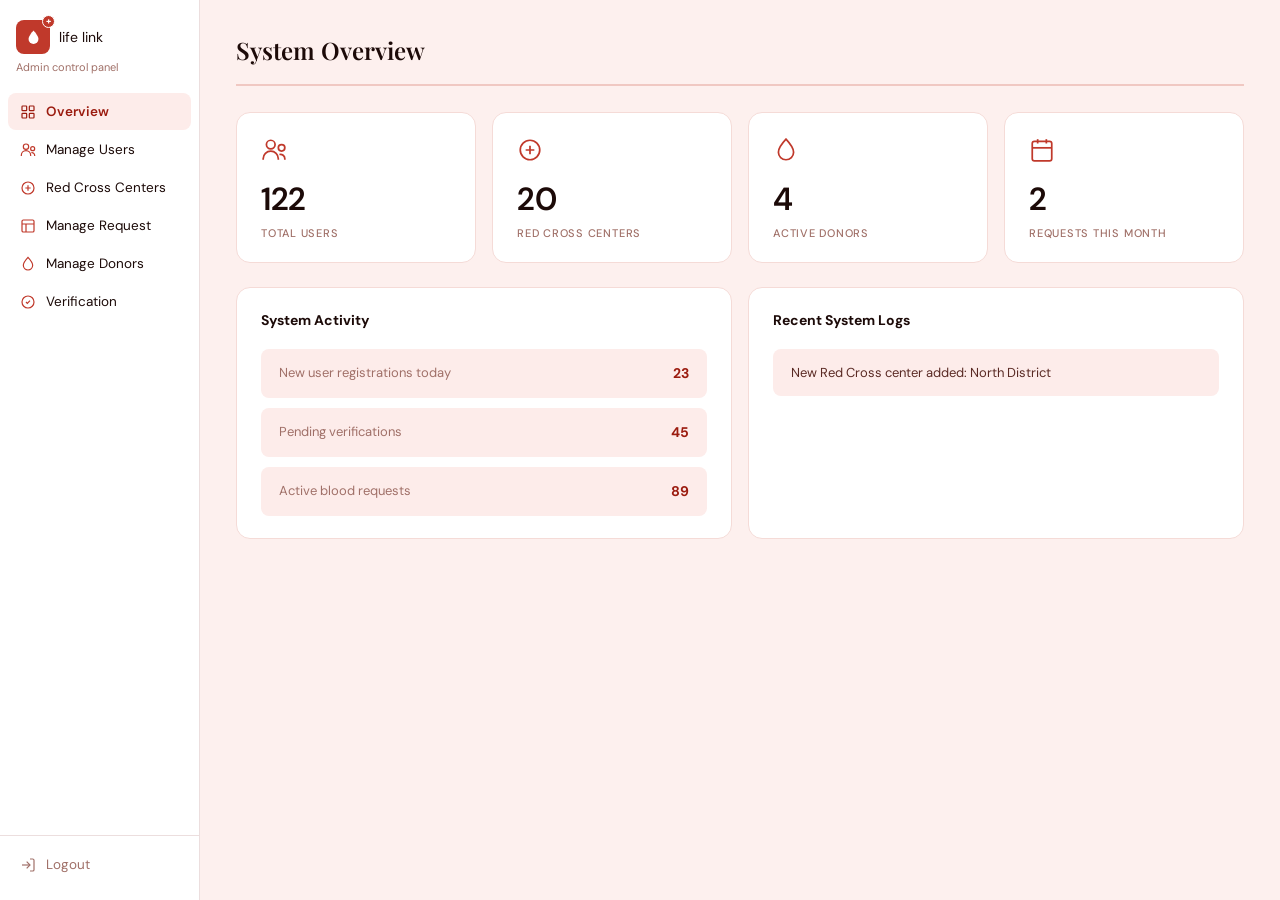
==== admin.html @ 4be1102e "css changed" ====
<!DOCTYPE html>
<html lang="en">
<head>
  <meta charset="UTF-8"/>
  <meta name="viewport" content="width=device-width, initial-scale=1.0"/>
  <title>Life Link – Admin Dashboard</title>
  <link href="https://fonts.googleapis.com/css2?family=DM+Sans:opsz,wght@9..40,300;9..40,400;9..40,500;9..40,600&family=Playfair+Display:wght@500;600&display=swap" rel="stylesheet"/>
  <link rel="stylesheet" href="admin.css"/>
</head>
<body>

<aside class="sidebar">
  <div class="logo">
    <div class="logo-icon">
      <svg class="blood-drop" viewBox="0 0 24 24"><path d="M12 2C12 2 5 9.5 5 14a7 7 0 0 0 14 0C19 9.5 12 2 12 2z"/></svg>
      <div class="plus-badge">+</div>
    </div>
    life link
  </div>
  <div class="sidebar-subtitle">Admin control panel</div>
  <nav class="nav">
    <button class="nav-item active" onclick="showPage('overview', this)">
      <svg viewBox="0 0 24 24" stroke-width="1.8"><rect x="3" y="3" width="7" height="7" rx="1"/><rect x="14" y="3" width="7" height="7" rx="1"/><rect x="3" y="14" width="7" height="7" rx="1"/><rect x="14" y="14" width="7" height="7" rx="1"/></svg>
      Overview
    </button>
    <button class="nav-item" onclick="showPage('manage-users', this)">
      <svg viewBox="0 0 24 24" stroke-width="1.8"><circle cx="9" cy="7" r="4"/><path d="M2 21v-1a7 7 0 0 1 14 0v1"/><circle cx="19" cy="10" r="3"/><path d="M22 21v-1a4 4 0 0 0-5-3.87"/></svg>
      Manage Users
    </button>
    <button class="nav-item" onclick="showPage('red-cross', this)">
      <svg viewBox="0 0 24 24" stroke-width="1.8"><circle cx="12" cy="12" r="9"/><path d="M12 8v8M8 12h8"/></svg>
      Red Cross Centers
    </button>
    <button class="nav-item" onclick="showPage('manage-request', this)">
      <svg viewBox="0 0 24 24" stroke-width="1.8"><rect x="3" y="3" width="18" height="18" rx="2"/><path d="M3 9h18M9 21V9"/></svg>
      Manage Request
    </button>
    <button class="nav-item" onclick="showPage('manage-donors', this)">
      <svg viewBox="0 0 24 24" stroke-width="1.8"><path d="M12 2C12 2 5 9.5 5 14a7 7 0 0 0 14 0C19 9.5 12 2 12 2z"/></svg>
      Manage Donors
    </button>
    <button class="nav-item" onclick="showPage('verification', this)">
      <svg viewBox="0 0 24 24" stroke-width="1.8"><circle cx="12" cy="12" r="9"/><path d="m9 12 2 2 4-4"/></svg>
      Verification
    </button>
  </nav>
  <div class="sidebar-logout">
    <a href="logout.html" class="logout-btn">
      <svg viewBox="0 0 24 24" stroke-width="1.8"><path d="M15 3h4a2 2 0 0 1 2 2v14a2 2 0 0 1-2 2h-4"/><polyline points="10 17 15 12 10 7"/><line x1="15" y1="12" x2="3" y2="12"/></svg>
      Logout
    </a>
  </div>
</aside>

<main class="main">

  <!-- OVERVIEW -->
  <section id="page-overview" class="page active">
    <h2 class="page-title">System Overview</h2>
    <div class="stat-cards">
      <div class="stat-card">
        <div class="stat-icon"><svg viewBox="0 0 24 24" stroke-width="1.8"><circle cx="9" cy="7" r="4"/><path d="M2 21v-1a7 7 0 0 1 14 0v1"/><circle cx="19" cy="10" r="3"/><path d="M22 21v-1a4 4 0 0 0-5-3.87"/></svg></div>
        <div class="stat-value">122</div><div class="stat-label">Total Users</div>
      </div>
      <div class="stat-card">
        <div class="stat-icon"><svg viewBox="0 0 24 24" stroke-width="1.8"><circle cx="12" cy="12" r="9"/><path d="M12 8v8M8 12h8"/></svg></div>
        <div class="stat-value">20</div><div class="stat-label">Red Cross Centers</div>
      </div>
      <div class="stat-card">
        <div class="stat-icon"><svg viewBox="0 0 24 24" stroke-width="1.8"><path d="M12 2C12 2 5 9.5 5 14a7 7 0 0 0 14 0C19 9.5 12 2 12 2z"/></svg></div>
        <div class="stat-value">4</div><div class="stat-label">Active Donors</div>
      </div>
      <div class="stat-card">
        <div class="stat-icon"><svg viewBox="0 0 24 24" stroke-width="1.8"><rect x="3" y="4" width="18" height="18" rx="2"/><line x1="16" y1="2" x2="16" y2="6"/><line x1="8" y1="2" x2="8" y2="6"/><line x1="3" y1="10" x2="21" y2="10"/></svg></div>
        <div class="stat-value">2</div><div class="stat-label">Requests This Month</div>
      </div>
    </div>
    <div class="overview-bottom">
      <div class="overview-card">
        <h3>System Activity</h3>
        <div class="activity-item"><span>New user registrations today</span><span class="count">23</span></div>
        <div class="activity-item"><span>Pending verifications</span><span class="count">45</span></div>
        <div class="activity-item"><span>Active blood requests</span><span class="count">89</span></div>
      </div>
      <div class="overview-card">
        <h3>Recent System Logs</h3>
        <div class="log-item">New Red Cross center added: North District</div>
      </div>
    </div>
  </section>

  <!-- MANAGE USERS -->
  <section id="page-manage-users" class="page">
    <h2 class="page-title">Manage Users</h2>
    <div class="table-card">
      <table id="users-table">
        <thead><tr><th>Name</th><th>Email</th><th>Role</th><th>Status</th><th>Joined</th><th>Actions</th></tr></thead>
        <tbody>
          <tr data-id="u1">
            <td>John Doe</td><td>johnd@gmail.com</td><td>Users</td>
            <td><span class="badge badge-active">Active</span></td><td>2026-01-15</td>
            <td>
              <button class="action-btn" onclick="openEdit('users','u1',this)"><svg viewBox="0 0 24 24"><path d="M11 4H4a2 2 0 0 0-2 2v14a2 2 0 0 0 2 2h14a2 2 0 0 0 2-2v-7"/><path d="M18.5 2.5a2.121 2.121 0 0 1 3 3L12 15l-4 1 1-4 9.5-9.5z"/></svg> Edit</button>
              <button class="action-btn" onclick="openDelete('u1','users-table')"><svg viewBox="0 0 24 24"><polyline points="3 6 5 6 21 6"/><path d="M19 6l-1 14a2 2 0 0 1-2 2H8a2 2 0 0 1-2-2L5 6"/></svg> Delete</button>
            </td>
          </tr>
          <tr data-id="u2">
            <td>Jane Smith</td><td>janes@gmail.com</td><td>Users</td>
            <td><span class="badge badge-inactive">Inactive</span></td><td>2026-01-15</td>
            <td>
              <button class="action-btn" onclick="openEdit('users','u2',this)"><svg viewBox="0 0 24 24"><path d="M11 4H4a2 2 0 0 0-2 2v14a2 2 0 0 0 2 2h14a2 2 0 0 0 2-2v-7"/><path d="M18.5 2.5a2.121 2.121 0 0 1 3 3L12 15l-4 1 1-4 9.5-9.5z"/></svg> Edit</button>
              <button class="action-btn" onclick="openDelete('u2','users-table')"><svg viewBox="0 0 24 24"><polyline points="3 6 5 6 21 6"/><path d="M19 6l-1 14a2 2 0 0 1-2 2H8a2 2 0 0 1-2-2L5 6"/></svg> Delete</button>
            </td>
          </tr>
        </tbody>
      </table>
    </div>
  </section>

  <!-- RED CROSS CENTERS -->
  <section id="page-red-cross" class="page">
    <h2 class="page-title">Red Cross Centers</h2>
    <div class="table-card">
      <table id="redcross-table">
        <thead><tr><th>Center Name</th><th>Location</th><th>Contact</th><th>Status</th><th>Actions</th></tr></thead>
        <tbody>
          <tr data-id="rc1">
            <td>Central Red Cross Center</td><td>Bhaktapur</td><td>9987668450</td>
            <td><span class="badge badge-active">Active</span></td>
            <td>
              <button class="action-btn" onclick="openEdit('redcross','rc1',this)"><svg viewBox="0 0 24 24"><path d="M11 4H4a2 2 0 0 0-2 2v14a2 2 0 0 0 2 2h14a2 2 0 0 0 2-2v-7"/><path d="M18.5 2.5a2.121 2.121 0 0 1 3 3L12 15l-4 1 1-4 9.5-9.5z"/></svg> Edit</button>
              <button class="action-btn" onclick="openDelete('rc1','redcross-table')"><svg viewBox="0 0 24 24"><polyline points="3 6 5 6 21 6"/><path d="M19 6l-1 14a2 2 0 0 1-2 2H8a2 2 0 0 1-2-2L5 6"/></svg> Delete</button>
            </td>
          </tr>
        </tbody>
      </table>
    </div>
  </section>

  <!-- MANAGE REQUEST -->
  <section id="page-manage-request" class="page">
    <h2 class="page-title">Manage Request</h2>
    <div class="table-card">
      <table id="request-table">
        <thead><tr><th>Patient</th><th>Blood Group</th><th>Units</th><th>Status</th><th>Date</th><th>Actions</th></tr></thead>
        <tbody>
          <tr data-id="r1">
            <td>Emma Davis</td><td>A+</td><td>1</td>
            <td><span class="badge badge-active">Approved</span></td><td>2026-04-02</td>
            <td>
              <button class="action-btn" onclick="openEdit('request','r1',this)"><svg viewBox="0 0 24 24"><path d="M11 4H4a2 2 0 0 0-2 2v14a2 2 0 0 0 2 2h14a2 2 0 0 0 2-2v-7"/><path d="M18.5 2.5a2.121 2.121 0 0 1 3 3L12 15l-4 1 1-4 9.5-9.5z"/></svg> Edit</button>
              <button class="action-btn" onclick="openDelete('r1','request-table')"><svg viewBox="0 0 24 24"><polyline points="3 6 5 6 21 6"/><path d="M19 6l-1 14a2 2 0 0 1-2 2H8a2 2 0 0 1-2-2L5 6"/></svg> Delete</button>
            </td>
          </tr>
          <tr data-id="r2">
            <td>Emma Davis</td><td>A+</td><td>1</td>
            <td><span class="badge badge-pending">Pending</span></td><td>2026-04-02</td>
            <td>
              <button class="action-btn" onclick="openEdit('request','r2',this)"><svg viewBox="0 0 24 24"><path d="M11 4H4a2 2 0 0 0-2 2v14a2 2 0 0 0 2 2h14a2 2 0 0 0 2-2v-7"/><path d="M18.5 2.5a2.121 2.121 0 0 1 3 3L12 15l-4 1 1-4 9.5-9.5z"/></svg> Edit</button>
              <button class="action-btn" onclick="openDelete('r2','request-table')"><svg viewBox="0 0 24 24"><polyline points="3 6 5 6 21 6"/><path d="M19 6l-1 14a2 2 0 0 1-2 2H8a2 2 0 0 1-2-2L5 6"/></svg> Delete</button>
            </td>
          </tr>
        </tbody>
      </table>
    </div>
  </section>

  <!-- MANAGE DONORS -->
  <section id="page-manage-donors" class="page">
    <h2 class="page-title">Manage Donors</h2>
    <div class="table-card">
      <table id="donors-table">
        <thead><tr><th>Name</th><th>Blood Group</th><th>Total Donation</th><th>Status</th><th>Last Donation</th><th>Actions</th></tr></thead>
        <tbody>
          <tr data-id="d1">
            <td>John Doe</td><td>B+</td><td>8</td>
            <td><span class="badge badge-active">Active</span></td><td>2026-01-15</td>
            <td>
              <button class="action-btn" onclick="openEdit('donors','d1',this)"><svg viewBox="0 0 24 24"><path d="M11 4H4a2 2 0 0 0-2 2v14a2 2 0 0 0 2 2h14a2 2 0 0 0 2-2v-7"/><path d="M18.5 2.5a2.121 2.121 0 0 1 3 3L12 15l-4 1 1-4 9.5-9.5z"/></svg> Edit</button>
              <button class="action-btn" onclick="openDelete('d1','donors-table')"><svg viewBox="0 0 24 24"><polyline points="3 6 5 6 21 6"/><path d="M19 6l-1 14a2 2 0 0 1-2 2H8a2 2 0 0 1-2-2L5 6"/></svg> Delete</button>
            </td>
          </tr>
          <tr data-id="d2">
            <td>Jane Smith</td><td>A+</td><td>4</td>
            <td><span class="badge badge-inactive">Inactive</span></td><td>2026-01-15</td>
            <td>
              <button class="action-btn" onclick="openEdit('donors','d2',this)"><svg viewBox="0 0 24 24"><path d="M11 4H4a2 2 0 0 0-2 2v14a2 2 0 0 0 2 2h14a2 2 0 0 0 2-2v-7"/><path d="M18.5 2.5a2.121 2.121 0 0 1 3 3L12 15l-4 1 1-4 9.5-9.5z"/></svg> Edit</button>
              <button class="action-btn" onclick="openDelete('d2','donors-table')"><svg viewBox="0 0 24 24"><polyline points="3 6 5 6 21 6"/><path d="M19 6l-1 14a2 2 0 0 1-2 2H8a2 2 0 0 1-2-2L5 6"/></svg> Delete</button>
            </td>
          </tr>
        </tbody>
      </table>
    </div>
  </section>

  <!-- VERIFICATION -->
  <section id="page-verification" class="page">
    <h2 class="page-title">Verification</h2>
    <div class="table-card">
      <table id="verification-table">
        <thead><tr><th>Name</th><th>Type</th><th>Status</th><th>Submitted</th><th>Actions</th></tr></thead>
        <tbody>
          <tr data-id="v1">
            <td>John Doe</td><td>ID Verification</td>
            <td><span class="badge badge-pending">Pending</span></td><td>2026-01-15</td>
            <td>
              <button class="btn-pill btn-pill-accept" onclick="verifyAction('v1','Approved')">Accept</button>
              <button class="btn-pill btn-pill-reject" onclick="verifyAction('v1','Rejected')">Reject</button>
            </td>
          </tr>
          <tr data-id="v2">
            <td>Jane Smith</td><td>Donor Certificate</td>
            <td><span class="badge badge-active">Approved</span></td><td>2026-01-15</td>
            <td>
              <button class="btn-pill btn-pill-accept" onclick="verifyAction('v2','Approved')">Accept</button>
              <button class="btn-pill btn-pill-reject" onclick="verifyAction('v2','Rejected')">Reject</button>
            </td>
          </tr>
        </tbody>
      </table>
    </div>
  </section>

</main>

<!-- EDIT MODAL -->
<div class="modal-overlay" id="edit-modal">
  <div class="modal"><div class="modal-top">
    <div class="modal-icon-wrap"><svg fill="none" stroke="currentColor" stroke-width="2" viewBox="0 0 24 24"><path d="M11 4H4a2 2 0 0 0-2 2v14a2 2 0 0 0 2 2h14a2 2 0 0 0 2-2v-7"/><path d="M18.5 2.5a2.121 2.121 0 0 1 3 3L12 15l-4 1 1-4 9.5-9.5z"/></svg></div>
    <div class="modal-title-block"><div class="modal-title" id="modal-title">Edit Record</div><div class="modal-subtitle">Update the details below</div></div>
    <button class="modal-close" onclick="closeModal('edit-modal')">✕</button>
  </div>
  <div class="modal-body"><div id="modal-fields"></div></div>
  <div class="modal-footer"><button class="foot-btn foot-cancel" onclick="closeModal('edit-modal')">Cancel</button><button class="foot-btn foot-save" onclick="saveEdit()">Save Changes</button></div>
  </div>
</div>

<!-- DELETE MODAL -->
<div class="modal-overlay" id="delete-modal">
  <div class="modal" style="width:360px"><div class="modal-top" style="border-bottom:none;padding-bottom:0"><div style="flex:1"></div><button class="modal-close" onclick="closeModal('delete-modal')">✕</button></div>
  <div class="confirm-body"><div class="confirm-ring"><svg viewBox="0 0 24 24"><polyline points="3 6 5 6 21 6"/><path d="M19 6l-1 14a2 2 0 0 1-2 2H8a2 2 0 0 1-2-2L5 6"/></svg></div>
  <div class="confirm-h">Delete this record?</div><div class="confirm-p">This action is permanent and cannot be undone.</div></div>
  <div class="confirm-footer"><button class="foot-btn foot-cancel" onclick="closeModal('delete-modal')">Cancel</button><button class="foot-btn foot-danger" onclick="confirmDelete()">Yes, Delete</button></div>
  </div>
</div>

<div class="toast" id="toast"></div>
<script src="admin.js"></script>
</body>
</html>
---- admin.css ----
/* ============================================================
   Life Link – Admin Dashboard  |  admin-styles.css
   WHITE sidebar, light pink body — matches Image 1
   ============================================================ */

@import url('https://fonts.googleapis.com/css2?family=DM+Sans:wght@400;500;600;700&family=Playfair+Display:wght@600;700&display=swap');

*, *::before, *::after { box-sizing: border-box; margin: 0; padding: 0; }

:root {
  --crimson:       #9B1B0F;
  --crimson-dark:  #7a1208;
  --crimson-mid:   #C0392B;
  --red-bright:    #E04535;
  --red-soft:      #fdecea;
  --blush:         #fce8e6;

  /* SIDEBAR — pure white */
  --sidebar-bg:    #ffffff;
  --sidebar-border:#ecdede;

  /* Main content — very light pinkish white */
  --body-bg:       #fdf0ee;

  --card-bg:       #ffffff;
  --table-head:    #fdecea;

  --text-dark:     #1c0a08;
  --text-mid:      #5a2a24;
  --text-muted:    #a07068;

  --border:        #f0c8c2;
  --border-soft:   #f5dbd7;

  --white:         #ffffff;
  --radius:        8px;
  --radius-lg:     14px;
  --sidebar-w:     200px;
}

body {
  font-family: 'DM Sans', sans-serif;
  background: var(--body-bg);
  color: var(--text-dark);
  display: flex;
  min-height: 100vh;
  font-size: 14px;
  line-height: 1.5;
}

/* ══════════════════════════════
   SIDEBAR — WHITE BACKGROUND
   ══════════════════════════════ */
.sidebar {
  width: var(--sidebar-w);
  min-width: var(--sidebar-w);
  height: 100vh;
  position: sticky;
  top: 0;
  background: var(--sidebar-bg);
  border-right: 1px solid var(--sidebar-border);
  display: flex;
  flex-direction: column;
  overflow-y: auto;
  flex-shrink: 0;
}

/* Logo row */
.logo {
  display: flex;
  align-items: center;
  gap: 9px;
  padding: 20px 16px 4px;
  text-decoration: none;
}

.logo-icon {
  width: 34px;
  height: 34px;
  background: var(--crimson-mid);
  border-radius: 8px;
  display: flex;
  align-items: center;
  justify-content: center;
  flex-shrink: 0;
  position: relative;
}

.logo-icon .blood-drop {
  width: 17px;
  height: 17px;
  fill: #ffffff;
}

.logo-icon .plus-badge {
  position: absolute;
  top: -5px;
  right: -5px;
  width: 13px;
  height: 13px;
  background: var(--crimson-mid);
  border-radius: 50%;
  display: flex;
  align-items: center;
  justify-content: center;
  font-size: 9px;
  font-weight: 900;
  color: #fff;
  line-height: 1;
  border: 1.5px solid #fff;
}

.logo-text {
  font-family: 'DM Sans', sans-serif;
  font-size: 17px;
  font-weight: 700;
  color: var(--text-dark);
}

/* Subtitle */
.sidebar-subtitle {
  font-size: 11px;
  color: var(--text-muted);
  padding: 2px 16px 14px;
  line-height: 1.4;
}

/* Nav */
.nav {
  display: flex;
  flex-direction: column;
  gap: 1px;
  padding: 4px 8px;
  flex: 1;
}

.nav-item {
  display: flex;
  align-items: center;
  gap: 10px;
  padding: 10px 12px;
  border-radius: var(--radius);
  color: var(--text-dark);
  font-size: 13.5px;
  cursor: pointer;
  text-decoration: none;
  transition: background 0.15s, color 0.15s;
  border: none;
  background: transparent;
  font-family: inherit;
  width: 100%;
  text-align: left;
}

.nav-item svg {
  width: 16px;
  height: 16px;
  flex-shrink: 0;
  stroke: var(--crimson-mid);
  fill: none;
  stroke-width: 1.8;
}

.nav-item:hover {
  background: var(--red-soft);
  color: var(--crimson);
}
.nav-item:hover svg { stroke: var(--crimson); }

.nav-item.active {
  background: var(--red-soft);
  color: var(--crimson);
  font-weight: 600;
}
.nav-item.active svg { stroke: var(--crimson); }

/* Logout */
.sidebar-logout {
  padding: 0 8px 16px;
  border-top: 1px solid var(--sidebar-border);
  padding-top: 10px;
  margin-top: 4px;
}

.logout-btn {
  display: flex;
  align-items: center;
  gap: 10px;
  padding: 9px 12px;
  border-radius: var(--radius);
  color: var(--text-muted);
  font-size: 13.5px;
  text-decoration: none;
  transition: all 0.15s;
  background: transparent;
  border: none;
  cursor: pointer;
  font-family: inherit;
  width: 100%;
  text-align: left;
}

.logout-btn svg {
  width: 16px;
  height: 16px;
  stroke: var(--text-muted);
  fill: none;
}

.logout-btn:hover { color: var(--crimson); background: var(--red-soft); }
.logout-btn:hover svg { stroke: var(--crimson); }

/* ══════════════════════════════
   MAIN
   ══════════════════════════════ */
.main {
  flex: 1;
  padding: 32px 36px;
  overflow-y: auto;
  min-width: 0;
}

.page { display: none; }
.page.active { display: block; }

.page-title {
  font-family: 'Playfair Display', serif;
  font-size: 24px;
  font-weight: 600;
  color: var(--text-dark);
  margin-bottom: 26px;
  padding-bottom: 16px;
  border-bottom: 2px solid var(--border);
}

/* ── Stat Cards ── */
.stat-cards {
  display: grid;
  grid-template-columns: repeat(4, 1fr);
  gap: 16px;
  margin-bottom: 24px;
}

.stat-card {
  background: var(--card-bg);
  border-radius: var(--radius-lg);
  border: 1px solid var(--border-soft);
  padding: 24px 24px 20px;
  display: flex;
  flex-direction: column;
  gap: 10px;
  transition: box-shadow 0.2s, border-color 0.2s;
  cursor: default;
}

.stat-card:hover {
  border-color: var(--crimson-mid);
  box-shadow: 0 4px 20px rgba(155,27,15,0.08);
}

.stat-card .stat-icon { margin-bottom: 4px; }
.stat-card .stat-icon svg {
  width: 26px; height: 26px;
  stroke: var(--crimson-mid); fill: none; stroke-width: 1.6;
}

.stat-value { font-size: 32px; font-weight: 600; line-height: 1; color: var(--text-dark); letter-spacing: -0.5px; }
.stat-label { font-size: 11px; text-transform: uppercase; letter-spacing: 0.07em; color: var(--text-muted); font-weight: 500; }

/* ── Overview Bottom ── */
.overview-bottom { display: grid; grid-template-columns: 1fr 1fr; gap: 16px; }

.overview-card {
  background: var(--card-bg);
  border-radius: var(--radius-lg);
  border: 1px solid var(--border-soft);
  padding: 22px 24px;
}

.overview-card h3 { font-size: 14px; font-weight: 700; color: var(--text-dark); margin-bottom: 18px; }

.activity-item {
  background: var(--red-soft); border-radius: var(--radius);
  padding: 14px 18px; display: flex; justify-content: space-between; align-items: center;
  margin-bottom: 10px; font-size: 13px; color: var(--text-muted); transition: background 0.15s;
}
.activity-item:last-child { margin-bottom: 0; }
.activity-item:hover { background: var(--blush); color: var(--crimson); }
.activity-item .count { color: var(--crimson); font-weight: 700; font-size: 14px; }

.log-item {
  background: var(--red-soft); border-radius: var(--radius);
  padding: 14px 18px; font-size: 13px; color: var(--text-mid);
  margin-bottom: 10px; transition: background 0.15s;
}
.log-item:last-child { margin-bottom: 0; }
.log-item:hover { background: var(--blush); }

/* ── Table Card ── */
.table-card { background: var(--card-bg); border-radius: var(--radius-lg); overflow: hidden; border: 1px solid var(--border-soft); }
table { width: 100%; border-collapse: collapse; }
th { font-size: 10.5px; font-weight: 600; color: var(--crimson); text-transform: uppercase; letter-spacing: 0.07em; padding: 12px 18px; background: var(--table-head); border-bottom: 1px solid var(--border); text-align: left; white-space: nowrap; }
td { padding: 13px 18px; border-bottom: 1px solid #fce8e5; font-size: 13.5px; color: var(--text-dark); vertical-align: middle; }
tr:last-child td { border-bottom: none; }
tr:hover td { background: #fffaf9; }

/* ── Badges ── */
.badge { display: inline-block; font-size: 11px; font-weight: 600; padding: 3px 10px; border-radius: 99px; }
.badge-active, .badge-approved { background: #d1fae5; color: #065f46; }
.badge-inactive, .badge-rejected { background: #fee2e2; color: #991b1b; }
.badge-pending { background: #fef3c7; color: #92400e; }

/* ── Action Buttons ── */
.action-btn {
  display: inline-flex; align-items: center; gap: 5px; font-size: 12px; font-weight: 500;
  padding: 5px 12px; border-radius: 6px; border: 1px solid var(--border); background: var(--white);
  cursor: pointer; transition: all 0.15s; color: var(--text-muted); margin-right: 4px; font-family: inherit;
}
.action-btn svg { width: 12px; height: 12px; stroke: currentColor; fill: none; stroke-width: 2; }
.action-btn:hover { background: var(--blush); border-color: var(--crimson-mid); color: var(--crimson); }

.btn-pill { display: inline-flex; align-items: center; padding: 5px 14px; border-radius: 20px; border: none; cursor: pointer; font-size: 12px; font-weight: 600; transition: all 0.15s; font-family: inherit; }
.btn-pill-accept { background: #d1fae5; color: #065f46; }
.btn-pill-reject { background: #fee2e2; color: #991b1b; }
.btn-pill-accept:hover { background: var(--blush); color: var(--crimson); }
.btn-pill-reject:hover { background: var(--blush); color: var(--crimson); }

/* ── Modals ── */
.modal-overlay { position: fixed; inset: 0; background: rgba(50,5,0,0.35); display: none; align-items: center; justify-content: center; z-index: 200; }
.modal-overlay.open { display: flex; }
.modal { background: #fff; border-radius: var(--radius-lg); box-shadow: 0 24px 64px rgba(100,10,0,0.18); width: 460px; max-width: 96vw; overflow: hidden; }
.modal-top { display: flex; align-items: center; gap: 14px; padding: 18px 20px; border-bottom: 1px solid var(--border-soft); }
.modal-icon-wrap { width: 36px; height: 36px; border-radius: 8px; flex-shrink: 0; display: flex; align-items: center; justify-content: center; background: var(--blush); }
.modal-icon-wrap svg { width: 18px; height: 18px; stroke: var(--crimson); fill: none; }
.modal-title-block { flex: 1; }
.modal-title    { font-size: 15px; font-weight: 600; color: var(--text-dark); }
.modal-subtitle { font-size: 12px; color: var(--text-muted); }
.modal-close { background: none; border: none; font-size: 16px; cursor: pointer; color: var(--text-muted); padding: 4px; border-radius: 4px; margin-left: auto; transition: background 0.15s, color 0.15s; }
.modal-close:hover { background: var(--blush); color: var(--crimson); }
.modal-body { padding: 18px 20px; display: flex; flex-direction: column; gap: 14px; }
.form-group  { display: flex; flex-direction: column; gap: 5px; }
.form-label  { font-size: 12px; font-weight: 500; color: var(--text-mid); }
.form-input, .form-select { padding: 9px 12px; border: 1px solid var(--border); border-radius: var(--radius); font-size: 13.5px; color: var(--text-dark); background: #fff8f7; outline: none; font-family: inherit; transition: border-color 0.15s; width: 100%; }
.form-input:focus, .form-select:focus { border-color: var(--crimson-mid); }
.modal-footer { display: flex; gap: 8px; justify-content: flex-end; padding: 14px 20px; border-top: 1px solid var(--border-soft); }
.foot-btn { padding: 8px 18px; border-radius: var(--radius); font-size: 13.5px; font-weight: 500; cursor: pointer; transition: all 0.15s; border: 1px solid transparent; font-family: inherit; }
.foot-cancel { background: #fff; border-color: var(--border); color: var(--text-muted); }
.foot-cancel:hover { background: var(--body-bg); }
.foot-save   { background: var(--crimson-mid); color: #fff; }
.foot-save:hover { background: var(--crimson); }
.foot-danger { background: #dc2626; color: #fff; }
.foot-danger:hover { background: #b91c1c; }
.confirm-body { padding: 28px 24px 12px; text-align: center; }
.confirm-ring { width: 58px; height: 58px; border-radius: 50%; background: #fee2e2; display: flex; align-items: center; justify-content: center; margin: 0 auto 14px; }
.confirm-ring svg { width: 26px; height: 26px; stroke: #dc2626; fill: none; }
.confirm-h { font-size: 16px; font-weight: 600; margin-bottom: 6px; color: var(--text-dark); }
.confirm-p { font-size: 13px; color: var(--text-muted); line-height: 1.5; }
.confirm-footer { display: flex; gap: 8px; justify-content: flex-end; padding: 14px 20px; }

/* ── Toolbar ── */
.toolbar { display: flex; align-items: center; gap: 10px; margin-bottom: 16px; flex-wrap: wrap; }
.search-wrap { position: relative; flex: 1; min-width: 180px; }
.search-wrap svg { position: absolute; left: 10px; top: 50%; transform: translateY(-50%); width: 14px; height: 14px; stroke: var(--text-muted); fill: none; pointer-events: none; }
.search-input { width: 100%; padding: 8px 12px 8px 32px; border: 1px solid var(--border); border-radius: var(--radius); font-size: 13px; color: var(--text-dark); background: var(--card-bg); outline: none; font-family: inherit; transition: border-color 0.15s; }
.search-input:focus { border-color: var(--crimson-mid); }
.filter-select { padding: 8px 12px; border: 1px solid var(--border); border-radius: var(--radius); font-size: 13px; color: var(--text-dark); background: var(--card-bg); outline: none; font-family: inherit; cursor: pointer; }
.btn-primary { display: inline-flex; align-items: center; gap: 6px; padding: 8px 16px; border-radius: var(--radius); background: var(--crimson-mid); color: #fff; font-size: 13px; font-weight: 500; border: none; cursor: pointer; transition: background 0.15s; font-family: inherit; }
.btn-primary svg { width: 14px; height: 14px; stroke: currentColor; fill: none; }
.btn-primary:hover { background: var(--crimson); }

/* ── Toast ── */
.toast { position: fixed; bottom: 28px; right: 28px; background: var(--crimson-dark); color: #fff; padding: 10px 18px; border-radius: 8px; font-size: 13px; opacity: 0; transform: translateY(8px); transition: all 0.25s; pointer-events: none; z-index: 300; }
.toast.show { opacity: 1; transform: translateY(0); }
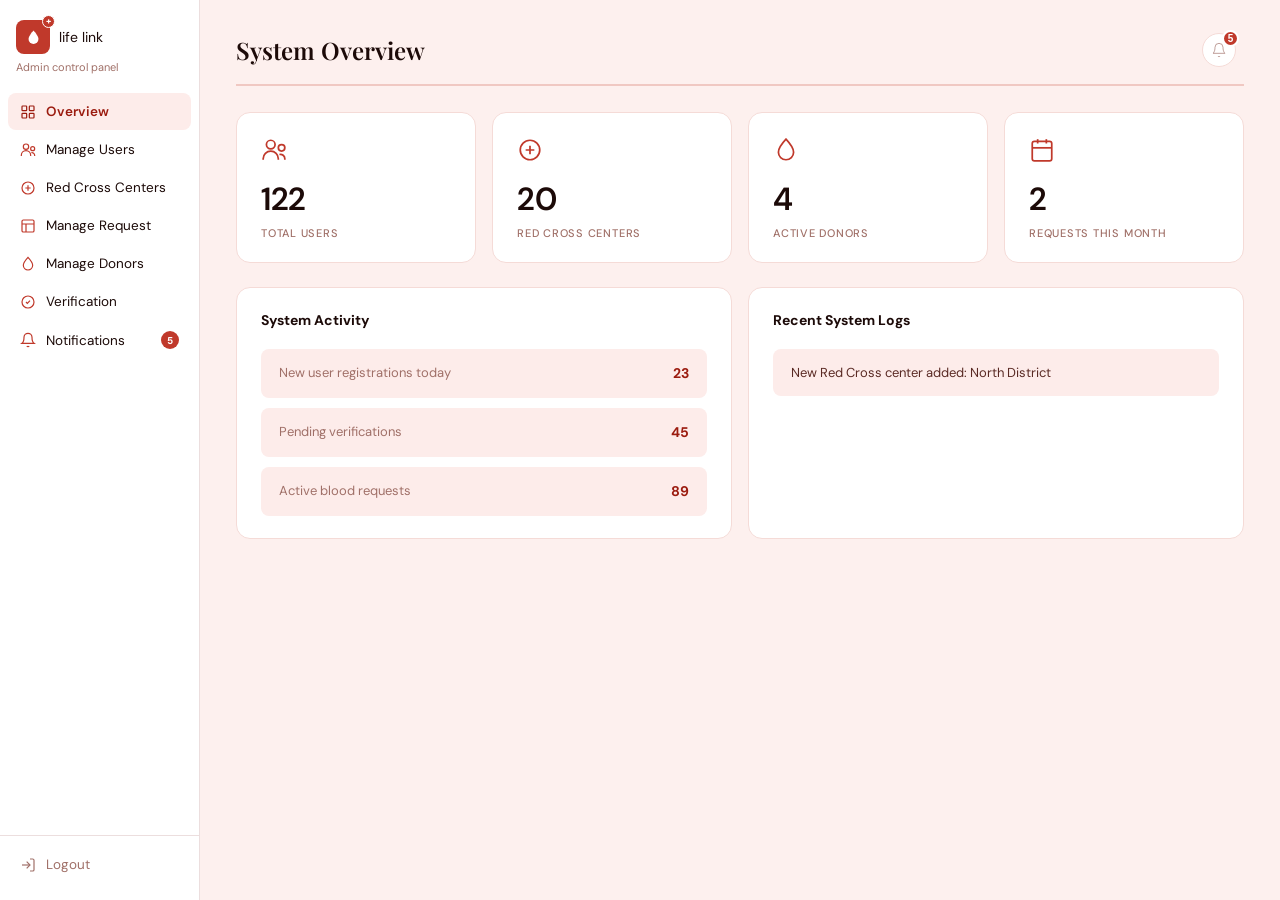
==== commit 7b956ef6: "Initial commit" ====
--- a/admin.html
+++ b/admin.html
@@ -6,6 +6,234 @@
   <title>Life Link – Admin Dashboard</title>
   <link href="https://fonts.googleapis.com/css2?family=DM+Sans:opsz,wght@9..40,300;9..40,400;9..40,500;9..40,600&family=Playfair+Display:wght@500;600&display=swap" rel="stylesheet"/>
   <link rel="stylesheet" href="admin.css"/>
+  <style>
+    /* ── Notification Bell ── */
+    .notif-bell-wrap {
+      position: relative;
+      margin-left: auto;
+      margin-right: 8px;
+    }
+    .notif-bell-btn {
+      width: 34px; height: 34px;
+      border-radius: 50%;
+      border: 1px solid var(--border-soft);
+      background: var(--white);
+      display: flex; align-items: center; justify-content: center;
+      cursor: pointer;
+      transition: all 0.15s;
+      position: relative;
+    }
+    .notif-bell-btn svg { width: 16px; height: 16px; stroke: var(--text-muted); fill: none; }
+    .notif-bell-btn:hover { background: var(--blush); border-color: var(--crimson-mid); }
+    .notif-bell-btn:hover svg { stroke: var(--crimson); }
+    .notif-badge {
+      position: absolute; top: -4px; right: -4px;
+      width: 17px; height: 17px;
+      background: var(--crimson-mid);
+      color: #fff;
+      border-radius: 50%;
+      font-size: 10px; font-weight: 700;
+      display: flex; align-items: center; justify-content: center;
+      border: 2px solid #fff;
+      animation: badgePulse 2s infinite;
+    }
+    @keyframes badgePulse {
+      0%,100% { box-shadow: 0 0 0 0 rgba(192,57,43,0.4); }
+      50%      { box-shadow: 0 0 0 5px rgba(192,57,43,0); }
+    }
+
+    /* ── Notification Dropdown ── */
+    .notif-dropdown {
+      position: absolute;
+      top: calc(100% + 10px);
+      right: 0;
+      width: 360px;
+      background: #fff;
+      border-radius: 14px;
+      border: 1px solid var(--border-soft);
+      box-shadow: 0 20px 60px rgba(100,10,0,0.16);
+      z-index: 500;
+      display: none;
+      overflow: hidden;
+      animation: dropIn 0.22s ease;
+    }
+    @keyframes dropIn {
+      from { opacity:0; transform:translateY(-8px); }
+      to   { opacity:1; transform:translateY(0); }
+    }
+    .notif-dropdown.open { display: block; }
+
+    .notif-header {
+      padding: 14px 18px 10px;
+      display: flex; align-items: center; justify-content: space-between;
+      border-bottom: 1px solid var(--border-soft);
+    }
+    .notif-header-title { font-size: 14px; font-weight: 700; color: var(--text-dark); }
+    .notif-mark-all {
+      font-size: 11px; color: var(--crimson-mid); font-weight: 600;
+      cursor: pointer; background: none; border: none; font-family: inherit;
+      padding: 3px 8px; border-radius: 6px; transition: background 0.15s;
+    }
+    .notif-mark-all:hover { background: var(--blush); }
+
+    .notif-tabs {
+      display: flex; gap: 0;
+      border-bottom: 1px solid var(--border-soft);
+      padding: 0 18px;
+    }
+    .notif-tab {
+      font-size: 12px; font-weight: 500; color: var(--text-muted);
+      padding: 8px 12px; cursor: pointer;
+      border-bottom: 2px solid transparent; margin-bottom: -1px;
+      transition: all 0.15s; background: none; border-left: none; border-right: none; border-top: none;
+      font-family: inherit;
+    }
+    .notif-tab.active { color: var(--crimson); border-bottom-color: var(--crimson); font-weight: 600; }
+
+    .notif-list { max-height: 340px; overflow-y: auto; }
+    .notif-list::-webkit-scrollbar { width: 4px; }
+    .notif-list::-webkit-scrollbar-thumb { background: var(--border); border-radius: 4px; }
+
+    .notif-item {
+      display: flex; align-items: flex-start; gap: 12px;
+      padding: 12px 18px;
+      border-bottom: 1px solid #fdf0ee;
+      cursor: pointer;
+      transition: background 0.12s;
+      position: relative;
+    }
+    .notif-item:last-child { border-bottom: none; }
+    .notif-item:hover { background: #fffaf9; }
+    .notif-item.unread { background: #fff7f6; }
+    .notif-item.unread::before {
+      content: '';
+      position: absolute; left: 6px; top: 50%; transform: translateY(-50%);
+      width: 6px; height: 6px;
+      background: var(--crimson-mid);
+      border-radius: 50%;
+    }
+
+    .notif-icon {
+      width: 34px; height: 34px; border-radius: 9px;
+      display: flex; align-items: center; justify-content: center;
+      flex-shrink: 0;
+    }
+    .notif-icon svg { width: 15px; height: 15px; fill: none; stroke-width: 2; }
+    .notif-icon.ni-request  { background: #fef3c7; }
+    .notif-icon.ni-request svg { stroke: #92400e; }
+    .notif-icon.ni-approved { background: #d1fae5; }
+    .notif-icon.ni-approved svg { stroke: #065f46; }
+    .notif-icon.ni-rejected { background: #fee2e2; }
+    .notif-icon.ni-rejected svg { stroke: #991b1b; }
+    .notif-icon.ni-urgent   { background: #fee2e2; }
+    .notif-icon.ni-urgent svg { stroke: #dc2626; }
+    .notif-icon.ni-user     { background: var(--blush); }
+    .notif-icon.ni-user svg { stroke: var(--crimson); }
+    .notif-icon.ni-verify   { background: #ede9fe; }
+    .notif-icon.ni-verify svg { stroke: #7c3aed; }
+    .notif-icon.ni-system   { background: #dbeafe; }
+    .notif-icon.ni-system svg { stroke: #1d4ed8; }
+
+    .notif-content { flex: 1; min-width: 0; }
+    .notif-msg { font-size: 13px; color: var(--text-dark); line-height: 1.45; }
+    .notif-msg strong { font-weight: 600; }
+    .notif-time { font-size: 11px; color: var(--text-muted); margin-top: 3px; }
+
+    .notif-empty {
+      text-align: center; padding: 32px 24px;
+      color: var(--text-muted); font-size: 13px;
+    }
+    .notif-empty svg { width: 36px; height: 36px; stroke: var(--border); fill: none; display: block; margin: 0 auto 10px; }
+
+    .notif-footer {
+      padding: 10px 18px;
+      border-top: 1px solid var(--border-soft);
+      text-align: center;
+    }
+    .notif-see-all {
+      font-size: 12px; font-weight: 600; color: var(--crimson-mid);
+      cursor: pointer; background: none; border: none; font-family: inherit;
+      transition: color 0.15s;
+    }
+    .notif-see-all:hover { color: var(--crimson); }
+
+    /* ── Notification Page (full) ── */
+    .notif-page-header {
+      display: flex; align-items: center; justify-content: space-between; margin-bottom: 20px;
+    }
+    .notif-filter-row {
+      display: flex; gap: 8px; flex-wrap: wrap; margin-bottom: 16px;
+    }
+    .nf-pill {
+      font-size: 12px; font-weight: 600;
+      padding: 5px 14px; border-radius: 99px;
+      border: 1.5px solid var(--border);
+      background: #fff; color: var(--text-muted);
+      cursor: pointer; transition: all 0.15s; font-family: inherit;
+    }
+    .nf-pill.active { background: var(--crimson-mid); color: #fff; border-color: var(--crimson-mid); }
+    .nf-pill:hover:not(.active) { border-color: var(--crimson-mid); color: var(--crimson); }
+
+    .notif-card {
+      background: var(--card-bg);
+      border-radius: var(--radius-lg);
+      border: 1px solid var(--border-soft);
+      overflow: hidden;
+    }
+    .notif-full-item {
+      display: flex; align-items: flex-start; gap: 14px;
+      padding: 16px 22px;
+      border-bottom: 1px solid #fdf0ee;
+      transition: background 0.12s;
+      position: relative;
+    }
+    .notif-full-item:last-child { border-bottom: none; }
+    .notif-full-item:hover { background: #fffaf9; }
+    .notif-full-item.unread { background: #fff7f6; }
+    .notif-full-item.unread::before {
+      content: '';
+      position: absolute; left: 8px; top: 50%; transform: translateY(-50%);
+      width: 7px; height: 7px;
+      background: var(--crimson-mid); border-radius: 50%;
+    }
+    .notif-full-icon {
+      width: 40px; height: 40px; border-radius: 10px;
+      display: flex; align-items: center; justify-content: center; flex-shrink: 0;
+    }
+    .notif-full-icon svg { width: 18px; height: 18px; fill: none; stroke-width: 2; }
+    .notif-full-content { flex: 1; }
+    .notif-full-msg { font-size: 13.5px; color: var(--text-dark); line-height: 1.5; }
+    .notif-full-msg strong { font-weight: 600; }
+    .notif-full-meta { display: flex; align-items: center; gap: 10px; margin-top: 5px; }
+    .notif-full-time { font-size: 11.5px; color: var(--text-muted); }
+    .notif-type-tag {
+      font-size: 10px; font-weight: 700; padding: 2px 8px; border-radius: 99px;
+      text-transform: uppercase; letter-spacing: 0.06em;
+    }
+    .tag-urgent   { background: #fee2e2; color: #991b1b; }
+    .tag-request  { background: #fef3c7; color: #92400e; }
+    .tag-approved { background: #d1fae5; color: #065f46; }
+    .tag-rejected { background: #fee2e2; color: #991b1b; }
+    .tag-user     { background: var(--blush); color: var(--crimson); }
+    .tag-verify   { background: #ede9fe; color: #7c3aed; }
+    .tag-system   { background: #dbeafe; color: #1d4ed8; }
+
+    .notif-dismiss-btn {
+      background: none; border: none; cursor: pointer;
+      color: var(--text-muted); padding: 4px; border-radius: 6px;
+      transition: all 0.15s; font-size: 14px;
+    }
+    .notif-dismiss-btn:hover { background: var(--blush); color: var(--crimson); }
+
+    /* Header bar */
+    .main-header {
+      display: flex; align-items: center;
+      margin-bottom: 26px;
+      padding-bottom: 16px;
+      border-bottom: 2px solid var(--border);
+    }
+    .main-header .page-title { margin-bottom: 0; padding-bottom: 0; border-bottom: none; }
+  </style>
 </head>
 <body>
 
@@ -42,6 +270,11 @@
     <button class="nav-item" onclick="showPage('verification', this)">
       <svg viewBox="0 0 24 24" stroke-width="1.8"><circle cx="12" cy="12" r="9"/><path d="m9 12 2 2 4-4"/></svg>
       Verification
+    </button>
+    <button class="nav-item" onclick="showPage('notifications', this)" id="nav-notifications">
+      <svg viewBox="0 0 24 24" stroke-width="1.8"><path d="M18 8A6 6 0 0 0 6 8c0 7-3 9-3 9h18s-3-2-3-9"/><path d="M13.73 21a2 2 0 0 1-3.46 0"/></svg>
+      Notifications
+      <span class="nav-notif-dot" id="nav-notif-dot">5</span>
     </button>
   </nav>
   <div class="sidebar-logout">
@@ -56,7 +289,31 @@
 
   <!-- OVERVIEW -->
   <section id="page-overview" class="page active">
-    <h2 class="page-title">System Overview</h2>
+    <div class="main-header">
+      <h2 class="page-title">System Overview</h2>
+      <div class="notif-bell-wrap">
+        <button class="notif-bell-btn" onclick="toggleNotifDropdown()" id="bell-btn">
+          <svg viewBox="0 0 24 24"><path d="M18 8A6 6 0 0 0 6 8c0 7-3 9-3 9h18s-3-2-3-9"/><path d="M13.73 21a2 2 0 0 1-3.46 0"/></svg>
+          <span class="notif-badge" id="bell-badge">5</span>
+        </button>
+        <div class="notif-dropdown" id="notif-dropdown">
+          <div class="notif-header">
+            <span class="notif-header-title">Notifications</span>
+            <button class="notif-mark-all" onclick="markAllRead()">Mark all read</button>
+          </div>
+          <div class="notif-tabs">
+            <button class="notif-tab active" onclick="filterDropdown('all',this)">All</button>
+            <button class="notif-tab" onclick="filterDropdown('urgent',this)">Urgent</button>
+            <button class="notif-tab" onclick="filterDropdown('request',this)">Requests</button>
+            <button class="notif-tab" onclick="filterDropdown('user',this)">Users</button>
+          </div>
+          <div class="notif-list" id="dropdown-list"></div>
+          <div class="notif-footer">
+            <button class="notif-see-all" onclick="showPage('notifications', document.getElementById('nav-notifications')); closeNotifDropdown()">View all notifications →</button>
+          </div>
+        </div>
+      </div>
+    </div>
     <div class="stat-cards">
       <div class="stat-card">
         <div class="stat-icon"><svg viewBox="0 0 24 24" stroke-width="1.8"><circle cx="9" cy="7" r="4"/><path d="M2 21v-1a7 7 0 0 1 14 0v1"/><circle cx="19" cy="10" r="3"/><path d="M22 21v-1a4 4 0 0 0-5-3.87"/></svg></div>
@@ -96,22 +353,8 @@
       <table id="users-table">
         <thead><tr><th>Name</th><th>Email</th><th>Role</th><th>Status</th><th>Joined</th><th>Actions</th></tr></thead>
         <tbody>
-          <tr data-id="u1">
-            <td>John Doe</td><td>johnd@gmail.com</td><td>Users</td>
-            <td><span class="badge badge-active">Active</span></td><td>2026-01-15</td>
-            <td>
-              <button class="action-btn" onclick="openEdit('users','u1',this)"><svg viewBox="0 0 24 24"><path d="M11 4H4a2 2 0 0 0-2 2v14a2 2 0 0 0 2 2h14a2 2 0 0 0 2-2v-7"/><path d="M18.5 2.5a2.121 2.121 0 0 1 3 3L12 15l-4 1 1-4 9.5-9.5z"/></svg> Edit</button>
-              <button class="action-btn" onclick="openDelete('u1','users-table')"><svg viewBox="0 0 24 24"><polyline points="3 6 5 6 21 6"/><path d="M19 6l-1 14a2 2 0 0 1-2 2H8a2 2 0 0 1-2-2L5 6"/></svg> Delete</button>
-            </td>
-          </tr>
-          <tr data-id="u2">
-            <td>Jane Smith</td><td>janes@gmail.com</td><td>Users</td>
-            <td><span class="badge badge-inactive">Inactive</span></td><td>2026-01-15</td>
-            <td>
-              <button class="action-btn" onclick="openEdit('users','u2',this)"><svg viewBox="0 0 24 24"><path d="M11 4H4a2 2 0 0 0-2 2v14a2 2 0 0 0 2 2h14a2 2 0 0 0 2-2v-7"/><path d="M18.5 2.5a2.121 2.121 0 0 1 3 3L12 15l-4 1 1-4 9.5-9.5z"/></svg> Edit</button>
-              <button class="action-btn" onclick="openDelete('u2','users-table')"><svg viewBox="0 0 24 24"><polyline points="3 6 5 6 21 6"/><path d="M19 6l-1 14a2 2 0 0 1-2 2H8a2 2 0 0 1-2-2L5 6"/></svg> Delete</button>
-            </td>
-          </tr>
+          <tr data-id="u1"><td>John Doe</td><td>johnd@gmail.com</td><td>Users</td><td><span class="badge badge-active">Active</span></td><td>2026-01-15</td><td><button class="action-btn" onclick="openEdit('users','u1',this)"><svg viewBox="0 0 24 24"><path d="M11 4H4a2 2 0 0 0-2 2v14a2 2 0 0 0 2 2h14a2 2 0 0 0 2-2v-7"/><path d="M18.5 2.5a2.121 2.121 0 0 1 3 3L12 15l-4 1 1-4 9.5-9.5z"/></svg> Edit</button><button class="action-btn" onclick="openDelete('u1','users-table')"><svg viewBox="0 0 24 24"><polyline points="3 6 5 6 21 6"/><path d="M19 6l-1 14a2 2 0 0 1-2 2H8a2 2 0 0 1-2-2L5 6"/></svg> Delete</button></td></tr>
+          <tr data-id="u2"><td>Jane Smith</td><td>janes@gmail.com</td><td>Users</td><td><span class="badge badge-inactive">Inactive</span></td><td>2026-01-15</td><td><button class="action-btn" onclick="openEdit('users','u2',this)"><svg viewBox="0 0 24 24"><path d="M11 4H4a2 2 0 0 0-2 2v14a2 2 0 0 0 2 2h14a2 2 0 0 0 2-2v-7"/><path d="M18.5 2.5a2.121 2.121 0 0 1 3 3L12 15l-4 1 1-4 9.5-9.5z"/></svg> Edit</button><button class="action-btn" onclick="openDelete('u2','users-table')"><svg viewBox="0 0 24 24"><polyline points="3 6 5 6 21 6"/><path d="M19 6l-1 14a2 2 0 0 1-2 2H8a2 2 0 0 1-2-2L5 6"/></svg> Delete</button></td></tr>
         </tbody>
       </table>
     </div>
@@ -124,14 +367,7 @@
       <table id="redcross-table">
         <thead><tr><th>Center Name</th><th>Location</th><th>Contact</th><th>Status</th><th>Actions</th></tr></thead>
         <tbody>
-          <tr data-id="rc1">
-            <td>Central Red Cross Center</td><td>Bhaktapur</td><td>9987668450</td>
-            <td><span class="badge badge-active">Active</span></td>
-            <td>
-              <button class="action-btn" onclick="openEdit('redcross','rc1',this)"><svg viewBox="0 0 24 24"><path d="M11 4H4a2 2 0 0 0-2 2v14a2 2 0 0 0 2 2h14a2 2 0 0 0 2-2v-7"/><path d="M18.5 2.5a2.121 2.121 0 0 1 3 3L12 15l-4 1 1-4 9.5-9.5z"/></svg> Edit</button>
-              <button class="action-btn" onclick="openDelete('rc1','redcross-table')"><svg viewBox="0 0 24 24"><polyline points="3 6 5 6 21 6"/><path d="M19 6l-1 14a2 2 0 0 1-2 2H8a2 2 0 0 1-2-2L5 6"/></svg> Delete</button>
-            </td>
-          </tr>
+          <tr data-id="rc1"><td>Central Red Cross Center</td><td>Bhaktapur</td><td>9987668450</td><td><span class="badge badge-active">Active</span></td><td><button class="action-btn" onclick="openEdit('redcross','rc1',this)"><svg viewBox="0 0 24 24"><path d="M11 4H4a2 2 0 0 0-2 2v14a2 2 0 0 0 2 2h14a2 2 0 0 0 2-2v-7"/><path d="M18.5 2.5a2.121 2.121 0 0 1 3 3L12 15l-4 1 1-4 9.5-9.5z"/></svg> Edit</button><button class="action-btn" onclick="openDelete('rc1','redcross-table')"><svg viewBox="0 0 24 24"><polyline points="3 6 5 6 21 6"/><path d="M19 6l-1 14a2 2 0 0 1-2 2H8a2 2 0 0 1-2-2L5 6"/></svg> Delete</button></td></tr>
         </tbody>
       </table>
     </div>
@@ -144,22 +380,8 @@
       <table id="request-table">
         <thead><tr><th>Patient</th><th>Blood Group</th><th>Units</th><th>Status</th><th>Date</th><th>Actions</th></tr></thead>
         <tbody>
-          <tr data-id="r1">
-            <td>Emma Davis</td><td>A+</td><td>1</td>
-            <td><span class="badge badge-active">Approved</span></td><td>2026-04-02</td>
-            <td>
-              <button class="action-btn" onclick="openEdit('request','r1',this)"><svg viewBox="0 0 24 24"><path d="M11 4H4a2 2 0 0 0-2 2v14a2 2 0 0 0 2 2h14a2 2 0 0 0 2-2v-7"/><path d="M18.5 2.5a2.121 2.121 0 0 1 3 3L12 15l-4 1 1-4 9.5-9.5z"/></svg> Edit</button>
-              <button class="action-btn" onclick="openDelete('r1','request-table')"><svg viewBox="0 0 24 24"><polyline points="3 6 5 6 21 6"/><path d="M19 6l-1 14a2 2 0 0 1-2 2H8a2 2 0 0 1-2-2L5 6"/></svg> Delete</button>
-            </td>
-          </tr>
-          <tr data-id="r2">
-            <td>Emma Davis</td><td>A+</td><td>1</td>
-            <td><span class="badge badge-pending">Pending</span></td><td>2026-04-02</td>
-            <td>
-              <button class="action-btn" onclick="openEdit('request','r2',this)"><svg viewBox="0 0 24 24"><path d="M11 4H4a2 2 0 0 0-2 2v14a2 2 0 0 0 2 2h14a2 2 0 0 0 2-2v-7"/><path d="M18.5 2.5a2.121 2.121 0 0 1 3 3L12 15l-4 1 1-4 9.5-9.5z"/></svg> Edit</button>
-              <button class="action-btn" onclick="openDelete('r2','request-table')"><svg viewBox="0 0 24 24"><polyline points="3 6 5 6 21 6"/><path d="M19 6l-1 14a2 2 0 0 1-2 2H8a2 2 0 0 1-2-2L5 6"/></svg> Delete</button>
-            </td>
-          </tr>
+          <tr data-id="r1"><td>Emma Davis</td><td>A+</td><td>1</td><td><span class="badge badge-active">Approved</span></td><td>2026-04-02</td><td><button class="action-btn" onclick="openEdit('request','r1',this)"><svg viewBox="0 0 24 24"><path d="M11 4H4a2 2 0 0 0-2 2v14a2 2 0 0 0 2 2h14a2 2 0 0 0 2-2v-7"/><path d="M18.5 2.5a2.121 2.121 0 0 1 3 3L12 15l-4 1 1-4 9.5-9.5z"/></svg> Edit</button><button class="action-btn" onclick="openDelete('r1','request-table')"><svg viewBox="0 0 24 24"><polyline points="3 6 5 6 21 6"/><path d="M19 6l-1 14a2 2 0 0 1-2 2H8a2 2 0 0 1-2-2L5 6"/></svg> Delete</button></td></tr>
+          <tr data-id="r2"><td>Emma Davis</td><td>A+</td><td>1</td><td><span class="badge badge-pending">Pending</span></td><td>2026-04-02</td><td><button class="action-btn" onclick="openEdit('request','r2',this)"><svg viewBox="0 0 24 24"><path d="M11 4H4a2 2 0 0 0-2 2v14a2 2 0 0 0 2 2h14a2 2 0 0 0 2-2v-7"/><path d="M18.5 2.5a2.121 2.121 0 0 1 3 3L12 15l-4 1 1-4 9.5-9.5z"/></svg> Edit</button><button class="action-btn" onclick="openDelete('r2','request-table')"><svg viewBox="0 0 24 24"><polyline points="3 6 5 6 21 6"/><path d="M19 6l-1 14a2 2 0 0 1-2 2H8a2 2 0 0 1-2-2L5 6"/></svg> Delete</button></td></tr>
         </tbody>
       </table>
     </div>
@@ -172,22 +394,8 @@
       <table id="donors-table">
         <thead><tr><th>Name</th><th>Blood Group</th><th>Total Donation</th><th>Status</th><th>Last Donation</th><th>Actions</th></tr></thead>
         <tbody>
-          <tr data-id="d1">
-            <td>John Doe</td><td>B+</td><td>8</td>
-            <td><span class="badge badge-active">Active</span></td><td>2026-01-15</td>
-            <td>
-              <button class="action-btn" onclick="openEdit('donors','d1',this)"><svg viewBox="0 0 24 24"><path d="M11 4H4a2 2 0 0 0-2 2v14a2 2 0 0 0 2 2h14a2 2 0 0 0 2-2v-7"/><path d="M18.5 2.5a2.121 2.121 0 0 1 3 3L12 15l-4 1 1-4 9.5-9.5z"/></svg> Edit</button>
-              <button class="action-btn" onclick="openDelete('d1','donors-table')"><svg viewBox="0 0 24 24"><polyline points="3 6 5 6 21 6"/><path d="M19 6l-1 14a2 2 0 0 1-2 2H8a2 2 0 0 1-2-2L5 6"/></svg> Delete</button>
-            </td>
-          </tr>
-          <tr data-id="d2">
-            <td>Jane Smith</td><td>A+</td><td>4</td>
-            <td><span class="badge badge-inactive">Inactive</span></td><td>2026-01-15</td>
-            <td>
-              <button class="action-btn" onclick="openEdit('donors','d2',this)"><svg viewBox="0 0 24 24"><path d="M11 4H4a2 2 0 0 0-2 2v14a2 2 0 0 0 2 2h14a2 2 0 0 0 2-2v-7"/><path d="M18.5 2.5a2.121 2.121 0 0 1 3 3L12 15l-4 1 1-4 9.5-9.5z"/></svg> Edit</button>
-              <button class="action-btn" onclick="openDelete('d2','donors-table')"><svg viewBox="0 0 24 24"><polyline points="3 6 5 6 21 6"/><path d="M19 6l-1 14a2 2 0 0 1-2 2H8a2 2 0 0 1-2-2L5 6"/></svg> Delete</button>
-            </td>
-          </tr>
+          <tr data-id="d1"><td>John Doe</td><td>B+</td><td>8</td><td><span class="badge badge-active">Active</span></td><td>2026-01-15</td><td><button class="action-btn" onclick="openEdit('donors','d1',this)"><svg viewBox="0 0 24 24"><path d="M11 4H4a2 2 0 0 0-2 2v14a2 2 0 0 0 2 2h14a2 2 0 0 0 2-2v-7"/><path d="M18.5 2.5a2.121 2.121 0 0 1 3 3L12 15l-4 1 1-4 9.5-9.5z"/></svg> Edit</button><button class="action-btn" onclick="openDelete('d1','donors-table')"><svg viewBox="0 0 24 24"><polyline points="3 6 5 6 21 6"/><path d="M19 6l-1 14a2 2 0 0 1-2 2H8a2 2 0 0 1-2-2L5 6"/></svg> Delete</button></td></tr>
+          <tr data-id="d2"><td>Jane Smith</td><td>A+</td><td>4</td><td><span class="badge badge-inactive">Inactive</span></td><td>2026-01-15</td><td><button class="action-btn" onclick="openEdit('donors','d2',this)"><svg viewBox="0 0 24 24"><path d="M11 4H4a2 2 0 0 0-2 2v14a2 2 0 0 0 2 2h14a2 2 0 0 0 2-2v-7"/><path d="M18.5 2.5a2.121 2.121 0 0 1 3 3L12 15l-4 1 1-4 9.5-9.5z"/></svg> Edit</button><button class="action-btn" onclick="openDelete('d2','donors-table')"><svg viewBox="0 0 24 24"><polyline points="3 6 5 6 21 6"/><path d="M19 6l-1 14a2 2 0 0 1-2 2H8a2 2 0 0 1-2-2L5 6"/></svg> Delete</button></td></tr>
         </tbody>
       </table>
     </div>
@@ -200,25 +408,30 @@
       <table id="verification-table">
         <thead><tr><th>Name</th><th>Type</th><th>Status</th><th>Submitted</th><th>Actions</th></tr></thead>
         <tbody>
-          <tr data-id="v1">
-            <td>John Doe</td><td>ID Verification</td>
-            <td><span class="badge badge-pending">Pending</span></td><td>2026-01-15</td>
-            <td>
-              <button class="btn-pill btn-pill-accept" onclick="verifyAction('v1','Approved')">Accept</button>
-              <button class="btn-pill btn-pill-reject" onclick="verifyAction('v1','Rejected')">Reject</button>
-            </td>
-          </tr>
-          <tr data-id="v2">
-            <td>Jane Smith</td><td>Donor Certificate</td>
-            <td><span class="badge badge-active">Approved</span></td><td>2026-01-15</td>
-            <td>
-              <button class="btn-pill btn-pill-accept" onclick="verifyAction('v2','Approved')">Accept</button>
-              <button class="btn-pill btn-pill-reject" onclick="verifyAction('v2','Rejected')">Reject</button>
-            </td>
-          </tr>
+          <tr data-id="v1"><td>John Doe</td><td>ID Verification</td><td><span class="badge badge-pending">Pending</span></td><td>2026-01-15</td><td><button class="btn-pill btn-pill-accept" onclick="verifyAction('v1','Approved')">Accept</button><button class="btn-pill btn-pill-reject" onclick="verifyAction('v1','Rejected')">Reject</button></td></tr>
+          <tr data-id="v2"><td>Jane Smith</td><td>Donor Certificate</td><td><span class="badge badge-active">Approved</span></td><td>2026-01-15</td><td><button class="btn-pill btn-pill-accept" onclick="verifyAction('v2','Approved')">Accept</button><button class="btn-pill btn-pill-reject" onclick="verifyAction('v2','Rejected')">Reject</button></td></tr>
         </tbody>
       </table>
     </div>
+  </section>
+
+  <!-- NOTIFICATIONS PAGE -->
+  <section id="page-notifications" class="page">
+    <div class="notif-page-header">
+      <h2 class="page-title" style="margin-bottom:0;padding-bottom:0;border-bottom:none">Notifications</h2>
+      <button class="foot-btn foot-save" onclick="markAllRead()" style="font-size:12px;padding:7px 16px">Mark all as read</button>
+    </div>
+    <div class="notif-filter-row" id="page-filter-row">
+      <button class="nf-pill active" onclick="filterPage('all',this)">All <span id="pf-all-count" style="opacity:0.7"></span></button>
+      <button class="nf-pill" onclick="filterPage('urgent',this)"> Urgent</button>
+      <button class="nf-pill" onclick="filterPage('request',this)"> Requests</button>
+      <button class="nf-pill" onclick="filterPage('approved',this)"> Approved</button>
+      <button class="nf-pill" onclick="filterPage('rejected',this)">Rejected</button>
+      <button class="nf-pill" onclick="filterPage('user',this)"> Users</button>
+      <button class="nf-pill" onclick="filterPage('verify',this)"> Verification</button>
+      <button class="nf-pill" onclick="filterPage('system',this)"> System</button>
+    </div>
+    <div class="notif-card" id="page-notif-list"></div>
   </section>
 
 </main>
@@ -245,6 +458,20 @@
 </div>
 
 <div class="toast" id="toast"></div>
+
+<style>
+  .nav-notif-dot {
+    margin-left: auto;
+    background: var(--crimson-mid); color: #fff;
+    font-size: 10px; font-weight: 700;
+    min-width: 18px; height: 18px;
+    border-radius: 99px;
+    display: inline-flex; align-items: center; justify-content: center;
+    padding: 0 5px;
+  }
+</style>
+
 <script src="admin.js"></script>
+
 </body>
 </html>
--- a/admin.css
+++ b/admin.css
@@ -1,373 +1,373 @@
-/* ============================================================
-   Life Link – Admin Dashboard  |  admin-styles.css
-   WHITE sidebar, light pink body — matches Image 1
-   ============================================================ */
-
-@import url('https://fonts.googleapis.com/css2?family=DM+Sans:wght@400;500;600;700&family=Playfair+Display:wght@600;700&display=swap');
-
-*, *::before, *::after { box-sizing: border-box; margin: 0; padding: 0; }
-
-:root {
-  --crimson:       #9B1B0F;
-  --crimson-dark:  #7a1208;
-  --crimson-mid:   #C0392B;
-  --red-bright:    #E04535;
-  --red-soft:      #fdecea;
-  --blush:         #fce8e6;
-
-  /* SIDEBAR — pure white */
-  --sidebar-bg:    #ffffff;
-  --sidebar-border:#ecdede;
-
-  /* Main content — very light pinkish white */
-  --body-bg:       #fdf0ee;
-
-  --card-bg:       #ffffff;
-  --table-head:    #fdecea;
-
-  --text-dark:     #1c0a08;
-  --text-mid:      #5a2a24;
-  --text-muted:    #a07068;
-
-  --border:        #f0c8c2;
-  --border-soft:   #f5dbd7;
-
-  --white:         #ffffff;
-  --radius:        8px;
-  --radius-lg:     14px;
-  --sidebar-w:     200px;
-}
-
-body {
-  font-family: 'DM Sans', sans-serif;
-  background: var(--body-bg);
-  color: var(--text-dark);
-  display: flex;
-  min-height: 100vh;
-  font-size: 14px;
-  line-height: 1.5;
-}
-
-/* ══════════════════════════════
-   SIDEBAR — WHITE BACKGROUND
-   ══════════════════════════════ */
-.sidebar {
-  width: var(--sidebar-w);
-  min-width: var(--sidebar-w);
-  height: 100vh;
-  position: sticky;
-  top: 0;
-  background: var(--sidebar-bg);
-  border-right: 1px solid var(--sidebar-border);
-  display: flex;
-  flex-direction: column;
-  overflow-y: auto;
-  flex-shrink: 0;
-}
-
-/* Logo row */
-.logo {
-  display: flex;
-  align-items: center;
-  gap: 9px;
-  padding: 20px 16px 4px;
-  text-decoration: none;
-}
-
-.logo-icon {
-  width: 34px;
-  height: 34px;
-  background: var(--crimson-mid);
-  border-radius: 8px;
-  display: flex;
-  align-items: center;
-  justify-content: center;
-  flex-shrink: 0;
-  position: relative;
-}
-
-.logo-icon .blood-drop {
-  width: 17px;
-  height: 17px;
-  fill: #ffffff;
-}
-
-.logo-icon .plus-badge {
-  position: absolute;
-  top: -5px;
-  right: -5px;
-  width: 13px;
-  height: 13px;
-  background: var(--crimson-mid);
-  border-radius: 50%;
-  display: flex;
-  align-items: center;
-  justify-content: center;
-  font-size: 9px;
-  font-weight: 900;
-  color: #fff;
-  line-height: 1;
-  border: 1.5px solid #fff;
-}
-
-.logo-text {
-  font-family: 'DM Sans', sans-serif;
-  font-size: 17px;
-  font-weight: 700;
-  color: var(--text-dark);
-}
-
-/* Subtitle */
-.sidebar-subtitle {
-  font-size: 11px;
-  color: var(--text-muted);
-  padding: 2px 16px 14px;
-  line-height: 1.4;
-}
-
-/* Nav */
-.nav {
-  display: flex;
-  flex-direction: column;
-  gap: 1px;
-  padding: 4px 8px;
-  flex: 1;
-}
-
-.nav-item {
-  display: flex;
-  align-items: center;
-  gap: 10px;
-  padding: 10px 12px;
-  border-radius: var(--radius);
-  color: var(--text-dark);
-  font-size: 13.5px;
-  cursor: pointer;
-  text-decoration: none;
-  transition: background 0.15s, color 0.15s;
-  border: none;
-  background: transparent;
-  font-family: inherit;
-  width: 100%;
-  text-align: left;
-}
-
-.nav-item svg {
-  width: 16px;
-  height: 16px;
-  flex-shrink: 0;
-  stroke: var(--crimson-mid);
-  fill: none;
-  stroke-width: 1.8;
-}
-
-.nav-item:hover {
-  background: var(--red-soft);
-  color: var(--crimson);
-}
-.nav-item:hover svg { stroke: var(--crimson); }
-
-.nav-item.active {
-  background: var(--red-soft);
-  color: var(--crimson);
-  font-weight: 600;
-}
-.nav-item.active svg { stroke: var(--crimson); }
-
-/* Logout */
-.sidebar-logout {
-  padding: 0 8px 16px;
-  border-top: 1px solid var(--sidebar-border);
-  padding-top: 10px;
-  margin-top: 4px;
-}
-
-.logout-btn {
-  display: flex;
-  align-items: center;
-  gap: 10px;
-  padding: 9px 12px;
-  border-radius: var(--radius);
-  color: var(--text-muted);
-  font-size: 13.5px;
-  text-decoration: none;
-  transition: all 0.15s;
-  background: transparent;
-  border: none;
-  cursor: pointer;
-  font-family: inherit;
-  width: 100%;
-  text-align: left;
-}
-
-.logout-btn svg {
-  width: 16px;
-  height: 16px;
-  stroke: var(--text-muted);
-  fill: none;
-}
-
-.logout-btn:hover { color: var(--crimson); background: var(--red-soft); }
-.logout-btn:hover svg { stroke: var(--crimson); }
-
-/* ══════════════════════════════
-   MAIN
-   ══════════════════════════════ */
-.main {
-  flex: 1;
-  padding: 32px 36px;
-  overflow-y: auto;
-  min-width: 0;
-}
-
-.page { display: none; }
-.page.active { display: block; }
-
-.page-title {
-  font-family: 'Playfair Display', serif;
-  font-size: 24px;
-  font-weight: 600;
-  color: var(--text-dark);
-  margin-bottom: 26px;
-  padding-bottom: 16px;
-  border-bottom: 2px solid var(--border);
-}
-
-/* ── Stat Cards ── */
-.stat-cards {
-  display: grid;
-  grid-template-columns: repeat(4, 1fr);
-  gap: 16px;
-  margin-bottom: 24px;
-}
-
-.stat-card {
-  background: var(--card-bg);
-  border-radius: var(--radius-lg);
-  border: 1px solid var(--border-soft);
-  padding: 24px 24px 20px;
-  display: flex;
-  flex-direction: column;
-  gap: 10px;
-  transition: box-shadow 0.2s, border-color 0.2s;
-  cursor: default;
-}
-
-.stat-card:hover {
-  border-color: var(--crimson-mid);
-  box-shadow: 0 4px 20px rgba(155,27,15,0.08);
-}
-
-.stat-card .stat-icon { margin-bottom: 4px; }
-.stat-card .stat-icon svg {
-  width: 26px; height: 26px;
-  stroke: var(--crimson-mid); fill: none; stroke-width: 1.6;
-}
-
-.stat-value { font-size: 32px; font-weight: 600; line-height: 1; color: var(--text-dark); letter-spacing: -0.5px; }
-.stat-label { font-size: 11px; text-transform: uppercase; letter-spacing: 0.07em; color: var(--text-muted); font-weight: 500; }
-
-/* ── Overview Bottom ── */
-.overview-bottom { display: grid; grid-template-columns: 1fr 1fr; gap: 16px; }
-
-.overview-card {
-  background: var(--card-bg);
-  border-radius: var(--radius-lg);
-  border: 1px solid var(--border-soft);
-  padding: 22px 24px;
-}
-
-.overview-card h3 { font-size: 14px; font-weight: 700; color: var(--text-dark); margin-bottom: 18px; }
-
-.activity-item {
-  background: var(--red-soft); border-radius: var(--radius);
-  padding: 14px 18px; display: flex; justify-content: space-between; align-items: center;
-  margin-bottom: 10px; font-size: 13px; color: var(--text-muted); transition: background 0.15s;
-}
-.activity-item:last-child { margin-bottom: 0; }
-.activity-item:hover { background: var(--blush); color: var(--crimson); }
-.activity-item .count { color: var(--crimson); font-weight: 700; font-size: 14px; }
-
-.log-item {
-  background: var(--red-soft); border-radius: var(--radius);
-  padding: 14px 18px; font-size: 13px; color: var(--text-mid);
-  margin-bottom: 10px; transition: background 0.15s;
-}
-.log-item:last-child { margin-bottom: 0; }
-.log-item:hover { background: var(--blush); }
-
-/* ── Table Card ── */
-.table-card { background: var(--card-bg); border-radius: var(--radius-lg); overflow: hidden; border: 1px solid var(--border-soft); }
-table { width: 100%; border-collapse: collapse; }
-th { font-size: 10.5px; font-weight: 600; color: var(--crimson); text-transform: uppercase; letter-spacing: 0.07em; padding: 12px 18px; background: var(--table-head); border-bottom: 1px solid var(--border); text-align: left; white-space: nowrap; }
-td { padding: 13px 18px; border-bottom: 1px solid #fce8e5; font-size: 13.5px; color: var(--text-dark); vertical-align: middle; }
-tr:last-child td { border-bottom: none; }
-tr:hover td { background: #fffaf9; }
-
-/* ── Badges ── */
-.badge { display: inline-block; font-size: 11px; font-weight: 600; padding: 3px 10px; border-radius: 99px; }
-.badge-active, .badge-approved { background: #d1fae5; color: #065f46; }
-.badge-inactive, .badge-rejected { background: #fee2e2; color: #991b1b; }
-.badge-pending { background: #fef3c7; color: #92400e; }
-
-/* ── Action Buttons ── */
-.action-btn {
-  display: inline-flex; align-items: center; gap: 5px; font-size: 12px; font-weight: 500;
-  padding: 5px 12px; border-radius: 6px; border: 1px solid var(--border); background: var(--white);
-  cursor: pointer; transition: all 0.15s; color: var(--text-muted); margin-right: 4px; font-family: inherit;
-}
-.action-btn svg { width: 12px; height: 12px; stroke: currentColor; fill: none; stroke-width: 2; }
-.action-btn:hover { background: var(--blush); border-color: var(--crimson-mid); color: var(--crimson); }
-
-.btn-pill { display: inline-flex; align-items: center; padding: 5px 14px; border-radius: 20px; border: none; cursor: pointer; font-size: 12px; font-weight: 600; transition: all 0.15s; font-family: inherit; }
-.btn-pill-accept { background: #d1fae5; color: #065f46; }
-.btn-pill-reject { background: #fee2e2; color: #991b1b; }
-.btn-pill-accept:hover { background: var(--blush); color: var(--crimson); }
-.btn-pill-reject:hover { background: var(--blush); color: var(--crimson); }
-
-/* ── Modals ── */
-.modal-overlay { position: fixed; inset: 0; background: rgba(50,5,0,0.35); display: none; align-items: center; justify-content: center; z-index: 200; }
-.modal-overlay.open { display: flex; }
-.modal { background: #fff; border-radius: var(--radius-lg); box-shadow: 0 24px 64px rgba(100,10,0,0.18); width: 460px; max-width: 96vw; overflow: hidden; }
-.modal-top { display: flex; align-items: center; gap: 14px; padding: 18px 20px; border-bottom: 1px solid var(--border-soft); }
-.modal-icon-wrap { width: 36px; height: 36px; border-radius: 8px; flex-shrink: 0; display: flex; align-items: center; justify-content: center; background: var(--blush); }
-.modal-icon-wrap svg { width: 18px; height: 18px; stroke: var(--crimson); fill: none; }
-.modal-title-block { flex: 1; }
-.modal-title    { font-size: 15px; font-weight: 600; color: var(--text-dark); }
-.modal-subtitle { font-size: 12px; color: var(--text-muted); }
-.modal-close { background: none; border: none; font-size: 16px; cursor: pointer; color: var(--text-muted); padding: 4px; border-radius: 4px; margin-left: auto; transition: background 0.15s, color 0.15s; }
-.modal-close:hover { background: var(--blush); color: var(--crimson); }
-.modal-body { padding: 18px 20px; display: flex; flex-direction: column; gap: 14px; }
-.form-group  { display: flex; flex-direction: column; gap: 5px; }
-.form-label  { font-size: 12px; font-weight: 500; color: var(--text-mid); }
-.form-input, .form-select { padding: 9px 12px; border: 1px solid var(--border); border-radius: var(--radius); font-size: 13.5px; color: var(--text-dark); background: #fff8f7; outline: none; font-family: inherit; transition: border-color 0.15s; width: 100%; }
-.form-input:focus, .form-select:focus { border-color: var(--crimson-mid); }
-.modal-footer { display: flex; gap: 8px; justify-content: flex-end; padding: 14px 20px; border-top: 1px solid var(--border-soft); }
-.foot-btn { padding: 8px 18px; border-radius: var(--radius); font-size: 13.5px; font-weight: 500; cursor: pointer; transition: all 0.15s; border: 1px solid transparent; font-family: inherit; }
-.foot-cancel { background: #fff; border-color: var(--border); color: var(--text-muted); }
-.foot-cancel:hover { background: var(--body-bg); }
-.foot-save   { background: var(--crimson-mid); color: #fff; }
-.foot-save:hover { background: var(--crimson); }
-.foot-danger { background: #dc2626; color: #fff; }
-.foot-danger:hover { background: #b91c1c; }
-.confirm-body { padding: 28px 24px 12px; text-align: center; }
-.confirm-ring { width: 58px; height: 58px; border-radius: 50%; background: #fee2e2; display: flex; align-items: center; justify-content: center; margin: 0 auto 14px; }
-.confirm-ring svg { width: 26px; height: 26px; stroke: #dc2626; fill: none; }
-.confirm-h { font-size: 16px; font-weight: 600; margin-bottom: 6px; color: var(--text-dark); }
-.confirm-p { font-size: 13px; color: var(--text-muted); line-height: 1.5; }
-.confirm-footer { display: flex; gap: 8px; justify-content: flex-end; padding: 14px 20px; }
-
-/* ── Toolbar ── */
-.toolbar { display: flex; align-items: center; gap: 10px; margin-bottom: 16px; flex-wrap: wrap; }
-.search-wrap { position: relative; flex: 1; min-width: 180px; }
-.search-wrap svg { position: absolute; left: 10px; top: 50%; transform: translateY(-50%); width: 14px; height: 14px; stroke: var(--text-muted); fill: none; pointer-events: none; }
-.search-input { width: 100%; padding: 8px 12px 8px 32px; border: 1px solid var(--border); border-radius: var(--radius); font-size: 13px; color: var(--text-dark); background: var(--card-bg); outline: none; font-family: inherit; transition: border-color 0.15s; }
-.search-input:focus { border-color: var(--crimson-mid); }
-.filter-select { padding: 8px 12px; border: 1px solid var(--border); border-radius: var(--radius); font-size: 13px; color: var(--text-dark); background: var(--card-bg); outline: none; font-family: inherit; cursor: pointer; }
-.btn-primary { display: inline-flex; align-items: center; gap: 6px; padding: 8px 16px; border-radius: var(--radius); background: var(--crimson-mid); color: #fff; font-size: 13px; font-weight: 500; border: none; cursor: pointer; transition: background 0.15s; font-family: inherit; }
-.btn-primary svg { width: 14px; height: 14px; stroke: currentColor; fill: none; }
-.btn-primary:hover { background: var(--crimson); }
-
-/* ── Toast ── */
-.toast { position: fixed; bottom: 28px; right: 28px; background: var(--crimson-dark); color: #fff; padding: 10px 18px; border-radius: 8px; font-size: 13px; opacity: 0; transform: translateY(8px); transition: all 0.25s; pointer-events: none; z-index: 300; }
+/* ============================================================
+   Life Link – Admin Dashboard  |  admin-styles.css
+   WHITE sidebar, light pink body — matches Image 1
+   ============================================================ */
+
+@import url('https://fonts.googleapis.com/css2?family=DM+Sans:wght@400;500;600;700&family=Playfair+Display:wght@600;700&display=swap');
+
+*, *::before, *::after { box-sizing: border-box; margin: 0; padding: 0; }
+
+:root {
+  --crimson:       #9B1B0F;
+  --crimson-dark:  #7a1208;
+  --crimson-mid:   #C0392B;
+  --red-bright:    #E04535;
+  --red-soft:      #fdecea;
+  --blush:         #fce8e6;
+
+  /* SIDEBAR — pure white */
+  --sidebar-bg:    #ffffff;
+  --sidebar-border:#ecdede;
+
+  /* Main content — very light pinkish white */
+  --body-bg:       #fdf0ee;
+
+  --card-bg:       #ffffff;
+  --table-head:    #fdecea;
+
+  --text-dark:     #1c0a08;
+  --text-mid:      #5a2a24;
+  --text-muted:    #a07068;
+
+  --border:        #f0c8c2;
+  --border-soft:   #f5dbd7;
+
+  --white:         #ffffff;
+  --radius:        8px;
+  --radius-lg:     14px;
+  --sidebar-w:     200px;
+}
+
+body {
+  font-family: 'DM Sans', sans-serif;
+  background: var(--body-bg);
+  color: var(--text-dark);
+  display: flex;
+  min-height: 100vh;
+  font-size: 14px;
+  line-height: 1.5;
+}
+
+/* ══════════════════════════════
+   SIDEBAR — WHITE BACKGROUND
+   ══════════════════════════════ */
+.sidebar {
+  width: var(--sidebar-w);
+  min-width: var(--sidebar-w);
+  height: 100vh;
+  position: sticky;
+  top: 0;
+  background: var(--sidebar-bg);
+  border-right: 1px solid var(--sidebar-border);
+  display: flex;
+  flex-direction: column;
+  overflow-y: auto;
+  flex-shrink: 0;
+}
+
+/* Logo row */
+.logo {
+  display: flex;
+  align-items: center;
+  gap: 9px;
+  padding: 20px 16px 4px;
+  text-decoration: none;
+}
+
+.logo-icon {
+  width: 34px;
+  height: 34px;
+  background: var(--crimson-mid);
+  border-radius: 8px;
+  display: flex;
+  align-items: center;
+  justify-content: center;
+  flex-shrink: 0;
+  position: relative;
+}
+
+.logo-icon .blood-drop {
+  width: 17px;
+  height: 17px;
+  fill: #ffffff;
+}
+
+.logo-icon .plus-badge {
+  position: absolute;
+  top: -5px;
+  right: -5px;
+  width: 13px;
+  height: 13px;
+  background: var(--crimson-mid);
+  border-radius: 50%;
+  display: flex;
+  align-items: center;
+  justify-content: center;
+  font-size: 9px;
+  font-weight: 900;
+  color: #fff;
+  line-height: 1;
+  border: 1.5px solid #fff;
+}
+
+.logo-text {
+  font-family: 'DM Sans', sans-serif;
+  font-size: 17px;
+  font-weight: 700;
+  color: var(--text-dark);
+}
+
+/* Subtitle */
+.sidebar-subtitle {
+  font-size: 11px;
+  color: var(--text-muted);
+  padding: 2px 16px 14px;
+  line-height: 1.4;
+}
+
+/* Nav */
+.nav {
+  display: flex;
+  flex-direction: column;
+  gap: 1px;
+  padding: 4px 8px;
+  flex: 1;
+}
+
+.nav-item {
+  display: flex;
+  align-items: center;
+  gap: 10px;
+  padding: 10px 12px;
+  border-radius: var(--radius);
+  color: var(--text-dark);
+  font-size: 13.5px;
+  cursor: pointer;
+  text-decoration: none;
+  transition: background 0.15s, color 0.15s;
+  border: none;
+  background: transparent;
+  font-family: inherit;
+  width: 100%;
+  text-align: left;
+}
+
+.nav-item svg {
+  width: 16px;
+  height: 16px;
+  flex-shrink: 0;
+  stroke: var(--crimson-mid);
+  fill: none;
+  stroke-width: 1.8;
+}
+
+.nav-item:hover {
+  background: var(--red-soft);
+  color: var(--crimson);
+}
+.nav-item:hover svg { stroke: var(--crimson); }
+
+.nav-item.active {
+  background: var(--red-soft);
+  color: var(--crimson);
+  font-weight: 600;
+}
+.nav-item.active svg { stroke: var(--crimson); }
+
+/* Logout */
+.sidebar-logout {
+  padding: 0 8px 16px;
+  border-top: 1px solid var(--sidebar-border);
+  padding-top: 10px;
+  margin-top: 4px;
+}
+
+.logout-btn {
+  display: flex;
+  align-items: center;
+  gap: 10px;
+  padding: 9px 12px;
+  border-radius: var(--radius);
+  color: var(--text-muted);
+  font-size: 13.5px;
+  text-decoration: none;
+  transition: all 0.15s;
+  background: transparent;
+  border: none;
+  cursor: pointer;
+  font-family: inherit;
+  width: 100%;
+  text-align: left;
+}
+
+.logout-btn svg {
+  width: 16px;
+  height: 16px;
+  stroke: var(--text-muted);
+  fill: none;
+}
+
+.logout-btn:hover { color: var(--crimson); background: var(--red-soft); }
+.logout-btn:hover svg { stroke: var(--crimson); }
+
+/* ══════════════════════════════
+   MAIN
+   ══════════════════════════════ */
+.main {
+  flex: 1;
+  padding: 32px 36px;
+  overflow-y: auto;
+  min-width: 0;
+}
+
+.page { display: none; }
+.page.active { display: block; }
+
+.page-title {
+  font-family: 'Playfair Display', serif;
+  font-size: 24px;
+  font-weight: 600;
+  color: var(--text-dark);
+  margin-bottom: 26px;
+  padding-bottom: 16px;
+  border-bottom: 2px solid var(--border);
+}
+
+/* ── Stat Cards ── */
+.stat-cards {
+  display: grid;
+  grid-template-columns: repeat(4, 1fr);
+  gap: 16px;
+  margin-bottom: 24px;
+}
+
+.stat-card {
+  background: var(--card-bg);
+  border-radius: var(--radius-lg);
+  border: 1px solid var(--border-soft);
+  padding: 24px 24px 20px;
+  display: flex;
+  flex-direction: column;
+  gap: 10px;
+  transition: box-shadow 0.2s, border-color 0.2s;
+  cursor: default;
+}
+
+.stat-card:hover {
+  border-color: var(--crimson-mid);
+  box-shadow: 0 4px 20px rgba(155,27,15,0.08);
+}
+
+.stat-card .stat-icon { margin-bottom: 4px; }
+.stat-card .stat-icon svg {
+  width: 26px; height: 26px;
+  stroke: var(--crimson-mid); fill: none; stroke-width: 1.6;
+}
+
+.stat-value { font-size: 32px; font-weight: 600; line-height: 1; color: var(--text-dark); letter-spacing: -0.5px; }
+.stat-label { font-size: 11px; text-transform: uppercase; letter-spacing: 0.07em; color: var(--text-muted); font-weight: 500; }
+
+/* ── Overview Bottom ── */
+.overview-bottom { display: grid; grid-template-columns: 1fr 1fr; gap: 16px; }
+
+.overview-card {
+  background: var(--card-bg);
+  border-radius: var(--radius-lg);
+  border: 1px solid var(--border-soft);
+  padding: 22px 24px;
+}
+
+.overview-card h3 { font-size: 14px; font-weight: 700; color: var(--text-dark); margin-bottom: 18px; }
+
+.activity-item {
+  background: var(--red-soft); border-radius: var(--radius);
+  padding: 14px 18px; display: flex; justify-content: space-between; align-items: center;
+  margin-bottom: 10px; font-size: 13px; color: var(--text-muted); transition: background 0.15s;
+}
+.activity-item:last-child { margin-bottom: 0; }
+.activity-item:hover { background: var(--blush); color: var(--crimson); }
+.activity-item .count { color: var(--crimson); font-weight: 700; font-size: 14px; }
+
+.log-item {
+  background: var(--red-soft); border-radius: var(--radius);
+  padding: 14px 18px; font-size: 13px; color: var(--text-mid);
+  margin-bottom: 10px; transition: background 0.15s;
+}
+.log-item:last-child { margin-bottom: 0; }
+.log-item:hover { background: var(--blush); }
+
+/* ── Table Card ── */
+.table-card { background: var(--card-bg); border-radius: var(--radius-lg); overflow: hidden; border: 1px solid var(--border-soft); }
+table { width: 100%; border-collapse: collapse; }
+th { font-size: 10.5px; font-weight: 600; color: var(--crimson); text-transform: uppercase; letter-spacing: 0.07em; padding: 12px 18px; background: var(--table-head); border-bottom: 1px solid var(--border); text-align: left; white-space: nowrap; }
+td { padding: 13px 18px; border-bottom: 1px solid #fce8e5; font-size: 13.5px; color: var(--text-dark); vertical-align: middle; }
+tr:last-child td { border-bottom: none; }
+tr:hover td { background: #fffaf9; }
+
+/* ── Badges ── */
+.badge { display: inline-block; font-size: 11px; font-weight: 600; padding: 3px 10px; border-radius: 99px; }
+.badge-active, .badge-approved { background: #d1fae5; color: #065f46; }
+.badge-inactive, .badge-rejected { background: #fee2e2; color: #991b1b; }
+.badge-pending { background: #fef3c7; color: #92400e; }
+
+/* ── Action Buttons ── */
+.action-btn {
+  display: inline-flex; align-items: center; gap: 5px; font-size: 12px; font-weight: 500;
+  padding: 5px 12px; border-radius: 6px; border: 1px solid var(--border); background: var(--white);
+  cursor: pointer; transition: all 0.15s; color: var(--text-muted); margin-right: 4px; font-family: inherit;
+}
+.action-btn svg { width: 12px; height: 12px; stroke: currentColor; fill: none; stroke-width: 2; }
+.action-btn:hover { background: var(--blush); border-color: var(--crimson-mid); color: var(--crimson); }
+
+.btn-pill { display: inline-flex; align-items: center; padding: 5px 14px; border-radius: 20px; border: none; cursor: pointer; font-size: 12px; font-weight: 600; transition: all 0.15s; font-family: inherit; }
+.btn-pill-accept { background: #d1fae5; color: #065f46; }
+.btn-pill-reject { background: #fee2e2; color: #991b1b; }
+.btn-pill-accept:hover { background: var(--blush); color: var(--crimson); }
+.btn-pill-reject:hover { background: var(--blush); color: var(--crimson); }
+
+/* ── Modals ── */
+.modal-overlay { position: fixed; inset: 0; background: rgba(50,5,0,0.35); display: none; align-items: center; justify-content: center; z-index: 200; }
+.modal-overlay.open { display: flex; }
+.modal { background: #fff; border-radius: var(--radius-lg); box-shadow: 0 24px 64px rgba(100,10,0,0.18); width: 460px; max-width: 96vw; overflow: hidden; }
+.modal-top { display: flex; align-items: center; gap: 14px; padding: 18px 20px; border-bottom: 1px solid var(--border-soft); }
+.modal-icon-wrap { width: 36px; height: 36px; border-radius: 8px; flex-shrink: 0; display: flex; align-items: center; justify-content: center; background: var(--blush); }
+.modal-icon-wrap svg { width: 18px; height: 18px; stroke: var(--crimson); fill: none; }
+.modal-title-block { flex: 1; }
+.modal-title    { font-size: 15px; font-weight: 600; color: var(--text-dark); }
+.modal-subtitle { font-size: 12px; color: var(--text-muted); }
+.modal-close { background: none; border: none; font-size: 16px; cursor: pointer; color: var(--text-muted); padding: 4px; border-radius: 4px; margin-left: auto; transition: background 0.15s, color 0.15s; }
+.modal-close:hover { background: var(--blush); color: var(--crimson); }
+.modal-body { padding: 18px 20px; display: flex; flex-direction: column; gap: 14px; }
+.form-group  { display: flex; flex-direction: column; gap: 5px; }
+.form-label  { font-size: 12px; font-weight: 500; color: var(--text-mid); }
+.form-input, .form-select { padding: 9px 12px; border: 1px solid var(--border); border-radius: var(--radius); font-size: 13.5px; color: var(--text-dark); background: #fff8f7; outline: none; font-family: inherit; transition: border-color 0.15s; width: 100%; }
+.form-input:focus, .form-select:focus { border-color: var(--crimson-mid); }
+.modal-footer { display: flex; gap: 8px; justify-content: flex-end; padding: 14px 20px; border-top: 1px solid var(--border-soft); }
+.foot-btn { padding: 8px 18px; border-radius: var(--radius); font-size: 13.5px; font-weight: 500; cursor: pointer; transition: all 0.15s; border: 1px solid transparent; font-family: inherit; }
+.foot-cancel { background: #fff; border-color: var(--border); color: var(--text-muted); }
+.foot-cancel:hover { background: var(--body-bg); }
+.foot-save   { background: var(--crimson-mid); color: #fff; }
+.foot-save:hover { background: var(--crimson); }
+.foot-danger { background: #dc2626; color: #fff; }
+.foot-danger:hover { background: #b91c1c; }
+.confirm-body { padding: 28px 24px 12px; text-align: center; }
+.confirm-ring { width: 58px; height: 58px; border-radius: 50%; background: #fee2e2; display: flex; align-items: center; justify-content: center; margin: 0 auto 14px; }
+.confirm-ring svg { width: 26px; height: 26px; stroke: #dc2626; fill: none; }
+.confirm-h { font-size: 16px; font-weight: 600; margin-bottom: 6px; color: var(--text-dark); }
+.confirm-p { font-size: 13px; color: var(--text-muted); line-height: 1.5; }
+.confirm-footer { display: flex; gap: 8px; justify-content: flex-end; padding: 14px 20px; }
+
+/* ── Toolbar ── */
+.toolbar { display: flex; align-items: center; gap: 10px; margin-bottom: 16px; flex-wrap: wrap; }
+.search-wrap { position: relative; flex: 1; min-width: 180px; }
+.search-wrap svg { position: absolute; left: 10px; top: 50%; transform: translateY(-50%); width: 14px; height: 14px; stroke: var(--text-muted); fill: none; pointer-events: none; }
+.search-input { width: 100%; padding: 8px 12px 8px 32px; border: 1px solid var(--border); border-radius: var(--radius); font-size: 13px; color: var(--text-dark); background: var(--card-bg); outline: none; font-family: inherit; transition: border-color 0.15s; }
+.search-input:focus { border-color: var(--crimson-mid); }
+.filter-select { padding: 8px 12px; border: 1px solid var(--border); border-radius: var(--radius); font-size: 13px; color: var(--text-dark); background: var(--card-bg); outline: none; font-family: inherit; cursor: pointer; }
+.btn-primary { display: inline-flex; align-items: center; gap: 6px; padding: 8px 16px; border-radius: var(--radius); background: var(--crimson-mid); color: #fff; font-size: 13px; font-weight: 500; border: none; cursor: pointer; transition: background 0.15s; font-family: inherit; }
+.btn-primary svg { width: 14px; height: 14px; stroke: currentColor; fill: none; }
+.btn-primary:hover { background: var(--crimson); }
+
+/* ── Toast ── */
+.toast { position: fixed; bottom: 28px; right: 28px; background: var(--crimson-dark); color: #fff; padding: 10px 18px; border-radius: 8px; font-size: 13px; opacity: 0; transform: translateY(8px); transition: all 0.25s; pointer-events: none; z-index: 300; }
 .toast.show { opacity: 1; transform: translateY(0); }
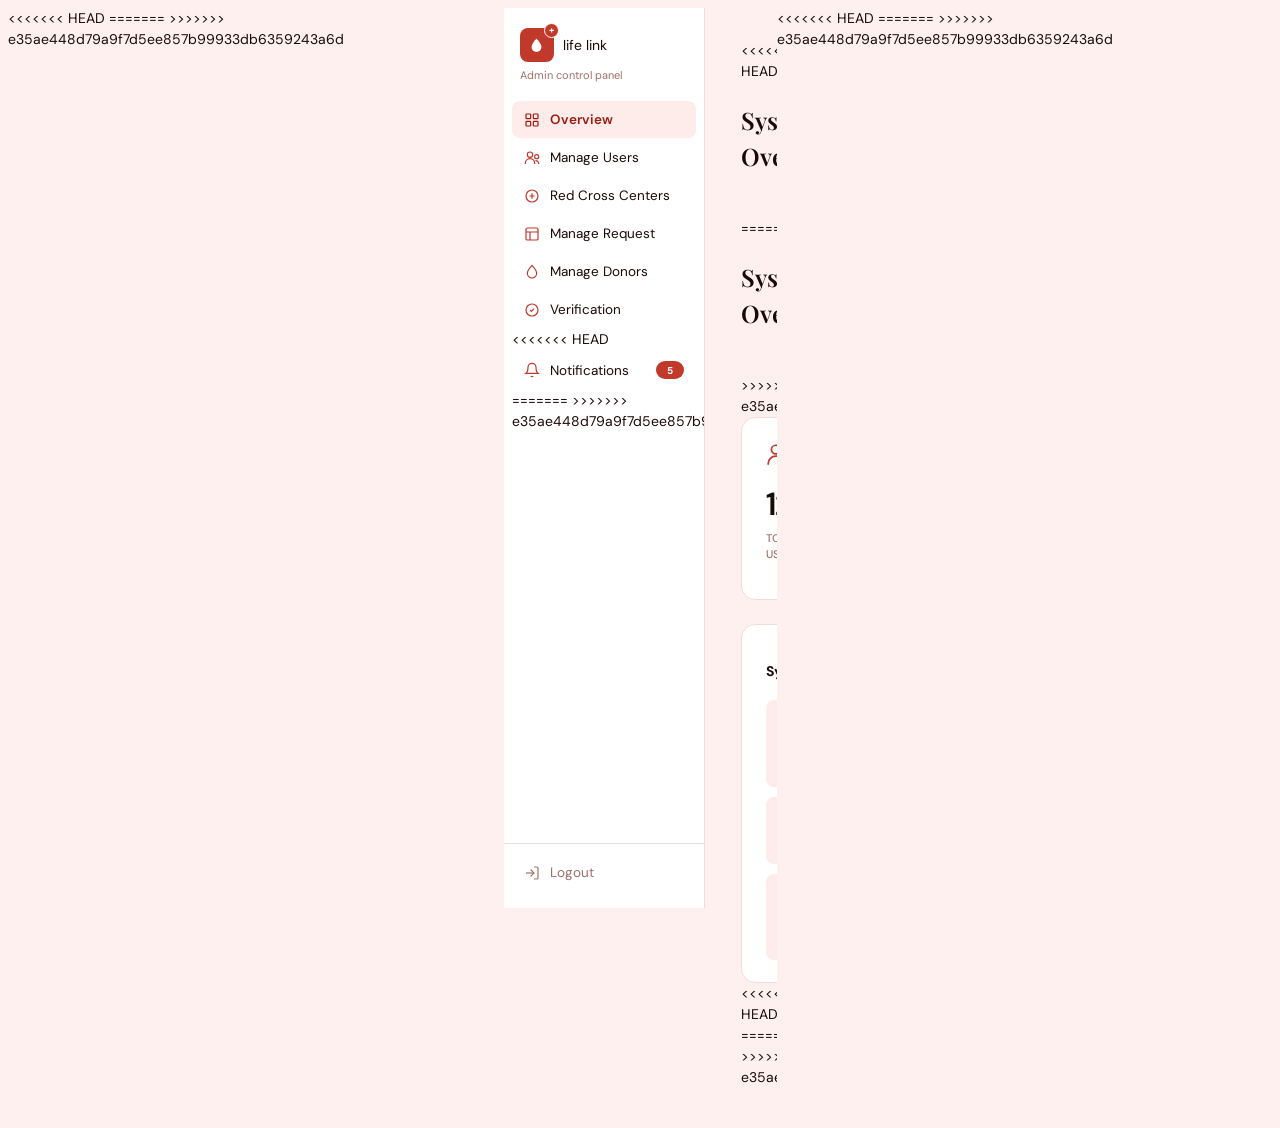
==== commit 4b698adc: "Updates" ====
--- a/admin.html
+++ b/admin.html
@@ -6,6 +6,7 @@
   <title>Life Link – Admin Dashboard</title>
   <link href="https://fonts.googleapis.com/css2?family=DM+Sans:opsz,wght@9..40,300;9..40,400;9..40,500;9..40,600&family=Playfair+Display:wght@500;600&display=swap" rel="stylesheet"/>
   <link rel="stylesheet" href="admin.css"/>
+<<<<<<< HEAD
   <style>
     /* ── Notification Bell ── */
     .notif-bell-wrap {
@@ -234,6 +235,8 @@
     }
     .main-header .page-title { margin-bottom: 0; padding-bottom: 0; border-bottom: none; }
   </style>
+=======
+>>>>>>> e35ae448d79a9f7d5ee857b99933db6359243a6d
 </head>
 <body>
 
@@ -271,11 +274,14 @@
       <svg viewBox="0 0 24 24" stroke-width="1.8"><circle cx="12" cy="12" r="9"/><path d="m9 12 2 2 4-4"/></svg>
       Verification
     </button>
+<<<<<<< HEAD
     <button class="nav-item" onclick="showPage('notifications', this)" id="nav-notifications">
       <svg viewBox="0 0 24 24" stroke-width="1.8"><path d="M18 8A6 6 0 0 0 6 8c0 7-3 9-3 9h18s-3-2-3-9"/><path d="M13.73 21a2 2 0 0 1-3.46 0"/></svg>
       Notifications
       <span class="nav-notif-dot" id="nav-notif-dot">5</span>
     </button>
+=======
+>>>>>>> e35ae448d79a9f7d5ee857b99933db6359243a6d
   </nav>
   <div class="sidebar-logout">
     <a href="logout.html" class="logout-btn">
@@ -289,6 +295,7 @@
 
   <!-- OVERVIEW -->
   <section id="page-overview" class="page active">
+<<<<<<< HEAD
     <div class="main-header">
       <h2 class="page-title">System Overview</h2>
       <div class="notif-bell-wrap">
@@ -314,6 +321,9 @@
         </div>
       </div>
     </div>
+=======
+    <h2 class="page-title">System Overview</h2>
+>>>>>>> e35ae448d79a9f7d5ee857b99933db6359243a6d
     <div class="stat-cards">
       <div class="stat-card">
         <div class="stat-icon"><svg viewBox="0 0 24 24" stroke-width="1.8"><circle cx="9" cy="7" r="4"/><path d="M2 21v-1a7 7 0 0 1 14 0v1"/><circle cx="19" cy="10" r="3"/><path d="M22 21v-1a4 4 0 0 0-5-3.87"/></svg></div>
@@ -353,8 +363,27 @@
       <table id="users-table">
         <thead><tr><th>Name</th><th>Email</th><th>Role</th><th>Status</th><th>Joined</th><th>Actions</th></tr></thead>
         <tbody>
+<<<<<<< HEAD
           <tr data-id="u1"><td>John Doe</td><td>johnd@gmail.com</td><td>Users</td><td><span class="badge badge-active">Active</span></td><td>2026-01-15</td><td><button class="action-btn" onclick="openEdit('users','u1',this)"><svg viewBox="0 0 24 24"><path d="M11 4H4a2 2 0 0 0-2 2v14a2 2 0 0 0 2 2h14a2 2 0 0 0 2-2v-7"/><path d="M18.5 2.5a2.121 2.121 0 0 1 3 3L12 15l-4 1 1-4 9.5-9.5z"/></svg> Edit</button><button class="action-btn" onclick="openDelete('u1','users-table')"><svg viewBox="0 0 24 24"><polyline points="3 6 5 6 21 6"/><path d="M19 6l-1 14a2 2 0 0 1-2 2H8a2 2 0 0 1-2-2L5 6"/></svg> Delete</button></td></tr>
           <tr data-id="u2"><td>Jane Smith</td><td>janes@gmail.com</td><td>Users</td><td><span class="badge badge-inactive">Inactive</span></td><td>2026-01-15</td><td><button class="action-btn" onclick="openEdit('users','u2',this)"><svg viewBox="0 0 24 24"><path d="M11 4H4a2 2 0 0 0-2 2v14a2 2 0 0 0 2 2h14a2 2 0 0 0 2-2v-7"/><path d="M18.5 2.5a2.121 2.121 0 0 1 3 3L12 15l-4 1 1-4 9.5-9.5z"/></svg> Edit</button><button class="action-btn" onclick="openDelete('u2','users-table')"><svg viewBox="0 0 24 24"><polyline points="3 6 5 6 21 6"/><path d="M19 6l-1 14a2 2 0 0 1-2 2H8a2 2 0 0 1-2-2L5 6"/></svg> Delete</button></td></tr>
+=======
+          <tr data-id="u1">
+            <td>John Doe</td><td>johnd@gmail.com</td><td>Users</td>
+            <td><span class="badge badge-active">Active</span></td><td>2026-01-15</td>
+            <td>
+              <button class="action-btn" onclick="openEdit('users','u1',this)"><svg viewBox="0 0 24 24"><path d="M11 4H4a2 2 0 0 0-2 2v14a2 2 0 0 0 2 2h14a2 2 0 0 0 2-2v-7"/><path d="M18.5 2.5a2.121 2.121 0 0 1 3 3L12 15l-4 1 1-4 9.5-9.5z"/></svg> Edit</button>
+              <button class="action-btn" onclick="openDelete('u1','users-table')"><svg viewBox="0 0 24 24"><polyline points="3 6 5 6 21 6"/><path d="M19 6l-1 14a2 2 0 0 1-2 2H8a2 2 0 0 1-2-2L5 6"/></svg> Delete</button>
+            </td>
+          </tr>
+          <tr data-id="u2">
+            <td>Jane Smith</td><td>janes@gmail.com</td><td>Users</td>
+            <td><span class="badge badge-inactive">Inactive</span></td><td>2026-01-15</td>
+            <td>
+              <button class="action-btn" onclick="openEdit('users','u2',this)"><svg viewBox="0 0 24 24"><path d="M11 4H4a2 2 0 0 0-2 2v14a2 2 0 0 0 2 2h14a2 2 0 0 0 2-2v-7"/><path d="M18.5 2.5a2.121 2.121 0 0 1 3 3L12 15l-4 1 1-4 9.5-9.5z"/></svg> Edit</button>
+              <button class="action-btn" onclick="openDelete('u2','users-table')"><svg viewBox="0 0 24 24"><polyline points="3 6 5 6 21 6"/><path d="M19 6l-1 14a2 2 0 0 1-2 2H8a2 2 0 0 1-2-2L5 6"/></svg> Delete</button>
+            </td>
+          </tr>
+>>>>>>> e35ae448d79a9f7d5ee857b99933db6359243a6d
         </tbody>
       </table>
     </div>
@@ -367,7 +396,18 @@
       <table id="redcross-table">
         <thead><tr><th>Center Name</th><th>Location</th><th>Contact</th><th>Status</th><th>Actions</th></tr></thead>
         <tbody>
+<<<<<<< HEAD
           <tr data-id="rc1"><td>Central Red Cross Center</td><td>Bhaktapur</td><td>9987668450</td><td><span class="badge badge-active">Active</span></td><td><button class="action-btn" onclick="openEdit('redcross','rc1',this)"><svg viewBox="0 0 24 24"><path d="M11 4H4a2 2 0 0 0-2 2v14a2 2 0 0 0 2 2h14a2 2 0 0 0 2-2v-7"/><path d="M18.5 2.5a2.121 2.121 0 0 1 3 3L12 15l-4 1 1-4 9.5-9.5z"/></svg> Edit</button><button class="action-btn" onclick="openDelete('rc1','redcross-table')"><svg viewBox="0 0 24 24"><polyline points="3 6 5 6 21 6"/><path d="M19 6l-1 14a2 2 0 0 1-2 2H8a2 2 0 0 1-2-2L5 6"/></svg> Delete</button></td></tr>
+=======
+          <tr data-id="rc1">
+            <td>Central Red Cross Center</td><td>Bhaktapur</td><td>9987668450</td>
+            <td><span class="badge badge-active">Active</span></td>
+            <td>
+              <button class="action-btn" onclick="openEdit('redcross','rc1',this)"><svg viewBox="0 0 24 24"><path d="M11 4H4a2 2 0 0 0-2 2v14a2 2 0 0 0 2 2h14a2 2 0 0 0 2-2v-7"/><path d="M18.5 2.5a2.121 2.121 0 0 1 3 3L12 15l-4 1 1-4 9.5-9.5z"/></svg> Edit</button>
+              <button class="action-btn" onclick="openDelete('rc1','redcross-table')"><svg viewBox="0 0 24 24"><polyline points="3 6 5 6 21 6"/><path d="M19 6l-1 14a2 2 0 0 1-2 2H8a2 2 0 0 1-2-2L5 6"/></svg> Delete</button>
+            </td>
+          </tr>
+>>>>>>> e35ae448d79a9f7d5ee857b99933db6359243a6d
         </tbody>
       </table>
     </div>
@@ -380,8 +420,27 @@
       <table id="request-table">
         <thead><tr><th>Patient</th><th>Blood Group</th><th>Units</th><th>Status</th><th>Date</th><th>Actions</th></tr></thead>
         <tbody>
+<<<<<<< HEAD
           <tr data-id="r1"><td>Emma Davis</td><td>A+</td><td>1</td><td><span class="badge badge-active">Approved</span></td><td>2026-04-02</td><td><button class="action-btn" onclick="openEdit('request','r1',this)"><svg viewBox="0 0 24 24"><path d="M11 4H4a2 2 0 0 0-2 2v14a2 2 0 0 0 2 2h14a2 2 0 0 0 2-2v-7"/><path d="M18.5 2.5a2.121 2.121 0 0 1 3 3L12 15l-4 1 1-4 9.5-9.5z"/></svg> Edit</button><button class="action-btn" onclick="openDelete('r1','request-table')"><svg viewBox="0 0 24 24"><polyline points="3 6 5 6 21 6"/><path d="M19 6l-1 14a2 2 0 0 1-2 2H8a2 2 0 0 1-2-2L5 6"/></svg> Delete</button></td></tr>
           <tr data-id="r2"><td>Emma Davis</td><td>A+</td><td>1</td><td><span class="badge badge-pending">Pending</span></td><td>2026-04-02</td><td><button class="action-btn" onclick="openEdit('request','r2',this)"><svg viewBox="0 0 24 24"><path d="M11 4H4a2 2 0 0 0-2 2v14a2 2 0 0 0 2 2h14a2 2 0 0 0 2-2v-7"/><path d="M18.5 2.5a2.121 2.121 0 0 1 3 3L12 15l-4 1 1-4 9.5-9.5z"/></svg> Edit</button><button class="action-btn" onclick="openDelete('r2','request-table')"><svg viewBox="0 0 24 24"><polyline points="3 6 5 6 21 6"/><path d="M19 6l-1 14a2 2 0 0 1-2 2H8a2 2 0 0 1-2-2L5 6"/></svg> Delete</button></td></tr>
+=======
+          <tr data-id="r1">
+            <td>Emma Davis</td><td>A+</td><td>1</td>
+            <td><span class="badge badge-active">Approved</span></td><td>2026-04-02</td>
+            <td>
+              <button class="action-btn" onclick="openEdit('request','r1',this)"><svg viewBox="0 0 24 24"><path d="M11 4H4a2 2 0 0 0-2 2v14a2 2 0 0 0 2 2h14a2 2 0 0 0 2-2v-7"/><path d="M18.5 2.5a2.121 2.121 0 0 1 3 3L12 15l-4 1 1-4 9.5-9.5z"/></svg> Edit</button>
+              <button class="action-btn" onclick="openDelete('r1','request-table')"><svg viewBox="0 0 24 24"><polyline points="3 6 5 6 21 6"/><path d="M19 6l-1 14a2 2 0 0 1-2 2H8a2 2 0 0 1-2-2L5 6"/></svg> Delete</button>
+            </td>
+          </tr>
+          <tr data-id="r2">
+            <td>Emma Davis</td><td>A+</td><td>1</td>
+            <td><span class="badge badge-pending">Pending</span></td><td>2026-04-02</td>
+            <td>
+              <button class="action-btn" onclick="openEdit('request','r2',this)"><svg viewBox="0 0 24 24"><path d="M11 4H4a2 2 0 0 0-2 2v14a2 2 0 0 0 2 2h14a2 2 0 0 0 2-2v-7"/><path d="M18.5 2.5a2.121 2.121 0 0 1 3 3L12 15l-4 1 1-4 9.5-9.5z"/></svg> Edit</button>
+              <button class="action-btn" onclick="openDelete('r2','request-table')"><svg viewBox="0 0 24 24"><polyline points="3 6 5 6 21 6"/><path d="M19 6l-1 14a2 2 0 0 1-2 2H8a2 2 0 0 1-2-2L5 6"/></svg> Delete</button>
+            </td>
+          </tr>
+>>>>>>> e35ae448d79a9f7d5ee857b99933db6359243a6d
         </tbody>
       </table>
     </div>
@@ -394,8 +453,27 @@
       <table id="donors-table">
         <thead><tr><th>Name</th><th>Blood Group</th><th>Total Donation</th><th>Status</th><th>Last Donation</th><th>Actions</th></tr></thead>
         <tbody>
+<<<<<<< HEAD
           <tr data-id="d1"><td>John Doe</td><td>B+</td><td>8</td><td><span class="badge badge-active">Active</span></td><td>2026-01-15</td><td><button class="action-btn" onclick="openEdit('donors','d1',this)"><svg viewBox="0 0 24 24"><path d="M11 4H4a2 2 0 0 0-2 2v14a2 2 0 0 0 2 2h14a2 2 0 0 0 2-2v-7"/><path d="M18.5 2.5a2.121 2.121 0 0 1 3 3L12 15l-4 1 1-4 9.5-9.5z"/></svg> Edit</button><button class="action-btn" onclick="openDelete('d1','donors-table')"><svg viewBox="0 0 24 24"><polyline points="3 6 5 6 21 6"/><path d="M19 6l-1 14a2 2 0 0 1-2 2H8a2 2 0 0 1-2-2L5 6"/></svg> Delete</button></td></tr>
           <tr data-id="d2"><td>Jane Smith</td><td>A+</td><td>4</td><td><span class="badge badge-inactive">Inactive</span></td><td>2026-01-15</td><td><button class="action-btn" onclick="openEdit('donors','d2',this)"><svg viewBox="0 0 24 24"><path d="M11 4H4a2 2 0 0 0-2 2v14a2 2 0 0 0 2 2h14a2 2 0 0 0 2-2v-7"/><path d="M18.5 2.5a2.121 2.121 0 0 1 3 3L12 15l-4 1 1-4 9.5-9.5z"/></svg> Edit</button><button class="action-btn" onclick="openDelete('d2','donors-table')"><svg viewBox="0 0 24 24"><polyline points="3 6 5 6 21 6"/><path d="M19 6l-1 14a2 2 0 0 1-2 2H8a2 2 0 0 1-2-2L5 6"/></svg> Delete</button></td></tr>
+=======
+          <tr data-id="d1">
+            <td>John Doe</td><td>B+</td><td>8</td>
+            <td><span class="badge badge-active">Active</span></td><td>2026-01-15</td>
+            <td>
+              <button class="action-btn" onclick="openEdit('donors','d1',this)"><svg viewBox="0 0 24 24"><path d="M11 4H4a2 2 0 0 0-2 2v14a2 2 0 0 0 2 2h14a2 2 0 0 0 2-2v-7"/><path d="M18.5 2.5a2.121 2.121 0 0 1 3 3L12 15l-4 1 1-4 9.5-9.5z"/></svg> Edit</button>
+              <button class="action-btn" onclick="openDelete('d1','donors-table')"><svg viewBox="0 0 24 24"><polyline points="3 6 5 6 21 6"/><path d="M19 6l-1 14a2 2 0 0 1-2 2H8a2 2 0 0 1-2-2L5 6"/></svg> Delete</button>
+            </td>
+          </tr>
+          <tr data-id="d2">
+            <td>Jane Smith</td><td>A+</td><td>4</td>
+            <td><span class="badge badge-inactive">Inactive</span></td><td>2026-01-15</td>
+            <td>
+              <button class="action-btn" onclick="openEdit('donors','d2',this)"><svg viewBox="0 0 24 24"><path d="M11 4H4a2 2 0 0 0-2 2v14a2 2 0 0 0 2 2h14a2 2 0 0 0 2-2v-7"/><path d="M18.5 2.5a2.121 2.121 0 0 1 3 3L12 15l-4 1 1-4 9.5-9.5z"/></svg> Edit</button>
+              <button class="action-btn" onclick="openDelete('d2','donors-table')"><svg viewBox="0 0 24 24"><polyline points="3 6 5 6 21 6"/><path d="M19 6l-1 14a2 2 0 0 1-2 2H8a2 2 0 0 1-2-2L5 6"/></svg> Delete</button>
+            </td>
+          </tr>
+>>>>>>> e35ae448d79a9f7d5ee857b99933db6359243a6d
         </tbody>
       </table>
     </div>
@@ -408,13 +486,33 @@
       <table id="verification-table">
         <thead><tr><th>Name</th><th>Type</th><th>Status</th><th>Submitted</th><th>Actions</th></tr></thead>
         <tbody>
+<<<<<<< HEAD
           <tr data-id="v1"><td>John Doe</td><td>ID Verification</td><td><span class="badge badge-pending">Pending</span></td><td>2026-01-15</td><td><button class="btn-pill btn-pill-accept" onclick="verifyAction('v1','Approved')">Accept</button><button class="btn-pill btn-pill-reject" onclick="verifyAction('v1','Rejected')">Reject</button></td></tr>
           <tr data-id="v2"><td>Jane Smith</td><td>Donor Certificate</td><td><span class="badge badge-active">Approved</span></td><td>2026-01-15</td><td><button class="btn-pill btn-pill-accept" onclick="verifyAction('v2','Approved')">Accept</button><button class="btn-pill btn-pill-reject" onclick="verifyAction('v2','Rejected')">Reject</button></td></tr>
+=======
+          <tr data-id="v1">
+            <td>John Doe</td><td>ID Verification</td>
+            <td><span class="badge badge-pending">Pending</span></td><td>2026-01-15</td>
+            <td>
+              <button class="btn-pill btn-pill-accept" onclick="verifyAction('v1','Approved')">Accept</button>
+              <button class="btn-pill btn-pill-reject" onclick="verifyAction('v1','Rejected')">Reject</button>
+            </td>
+          </tr>
+          <tr data-id="v2">
+            <td>Jane Smith</td><td>Donor Certificate</td>
+            <td><span class="badge badge-active">Approved</span></td><td>2026-01-15</td>
+            <td>
+              <button class="btn-pill btn-pill-accept" onclick="verifyAction('v2','Approved')">Accept</button>
+              <button class="btn-pill btn-pill-reject" onclick="verifyAction('v2','Rejected')">Reject</button>
+            </td>
+          </tr>
+>>>>>>> e35ae448d79a9f7d5ee857b99933db6359243a6d
         </tbody>
       </table>
     </div>
   </section>
 
+<<<<<<< HEAD
   <!-- NOTIFICATIONS PAGE -->
   <section id="page-notifications" class="page">
     <div class="notif-page-header">
@@ -434,6 +532,8 @@
     <div class="notif-card" id="page-notif-list"></div>
   </section>
 
+=======
+>>>>>>> e35ae448d79a9f7d5ee857b99933db6359243a6d
 </main>
 
 <!-- EDIT MODAL -->
@@ -458,6 +558,7 @@
 </div>
 
 <div class="toast" id="toast"></div>
+<<<<<<< HEAD
 
 <style>
   .nav-notif-dot {
@@ -473,5 +574,8 @@
 
 <script src="admin.js"></script>
 
+=======
+<script src="admin.js"></script>
+>>>>>>> e35ae448d79a9f7d5ee857b99933db6359243a6d
 </body>
 </html>
--- a/admin.css
+++ b/admin.css
@@ -1,3 +1,4 @@
+<<<<<<< HEAD
 /* ============================================================
    Life Link – Admin Dashboard  |  admin-styles.css
    WHITE sidebar, light pink body — matches Image 1
@@ -370,4 +371,378 @@
 
 /* ── Toast ── */
 .toast { position: fixed; bottom: 28px; right: 28px; background: var(--crimson-dark); color: #fff; padding: 10px 18px; border-radius: 8px; font-size: 13px; opacity: 0; transform: translateY(8px); transition: all 0.25s; pointer-events: none; z-index: 300; }
+=======
+/* ============================================================
+   Life Link – Admin Dashboard  |  admin-styles.css
+   WHITE sidebar, light pink body — matches Image 1
+   ============================================================ */
+
+@import url('https://fonts.googleapis.com/css2?family=DM+Sans:wght@400;500;600;700&family=Playfair+Display:wght@600;700&display=swap');
+
+*, *::before, *::after { box-sizing: border-box; margin: 0; padding: 0; }
+
+:root {
+  --crimson:       #9B1B0F;
+  --crimson-dark:  #7a1208;
+  --crimson-mid:   #C0392B;
+  --red-bright:    #E04535;
+  --red-soft:      #fdecea;
+  --blush:         #fce8e6;
+
+  /* SIDEBAR — pure white */
+  --sidebar-bg:    #ffffff;
+  --sidebar-border:#ecdede;
+
+  /* Main content — very light pinkish white */
+  --body-bg:       #fdf0ee;
+
+  --card-bg:       #ffffff;
+  --table-head:    #fdecea;
+
+  --text-dark:     #1c0a08;
+  --text-mid:      #5a2a24;
+  --text-muted:    #a07068;
+
+  --border:        #f0c8c2;
+  --border-soft:   #f5dbd7;
+
+  --white:         #ffffff;
+  --radius:        8px;
+  --radius-lg:     14px;
+  --sidebar-w:     200px;
+}
+
+body {
+  font-family: 'DM Sans', sans-serif;
+  background: var(--body-bg);
+  color: var(--text-dark);
+  display: flex;
+  min-height: 100vh;
+  font-size: 14px;
+  line-height: 1.5;
+}
+
+/* ══════════════════════════════
+   SIDEBAR — WHITE BACKGROUND
+   ══════════════════════════════ */
+.sidebar {
+  width: var(--sidebar-w);
+  min-width: var(--sidebar-w);
+  height: 100vh;
+  position: sticky;
+  top: 0;
+  background: var(--sidebar-bg);
+  border-right: 1px solid var(--sidebar-border);
+  display: flex;
+  flex-direction: column;
+  overflow-y: auto;
+  flex-shrink: 0;
+}
+
+/* Logo row */
+.logo {
+  display: flex;
+  align-items: center;
+  gap: 9px;
+  padding: 20px 16px 4px;
+  text-decoration: none;
+}
+
+.logo-icon {
+  width: 34px;
+  height: 34px;
+  background: var(--crimson-mid);
+  border-radius: 8px;
+  display: flex;
+  align-items: center;
+  justify-content: center;
+  flex-shrink: 0;
+  position: relative;
+}
+
+.logo-icon .blood-drop {
+  width: 17px;
+  height: 17px;
+  fill: #ffffff;
+}
+
+.logo-icon .plus-badge {
+  position: absolute;
+  top: -5px;
+  right: -5px;
+  width: 13px;
+  height: 13px;
+  background: var(--crimson-mid);
+  border-radius: 50%;
+  display: flex;
+  align-items: center;
+  justify-content: center;
+  font-size: 9px;
+  font-weight: 900;
+  color: #fff;
+  line-height: 1;
+  border: 1.5px solid #fff;
+}
+
+.logo-text {
+  font-family: 'DM Sans', sans-serif;
+  font-size: 17px;
+  font-weight: 700;
+  color: var(--text-dark);
+}
+
+/* Subtitle */
+.sidebar-subtitle {
+  font-size: 11px;
+  color: var(--text-muted);
+  padding: 2px 16px 14px;
+  line-height: 1.4;
+}
+
+/* Nav */
+.nav {
+  display: flex;
+  flex-direction: column;
+  gap: 1px;
+  padding: 4px 8px;
+  flex: 1;
+}
+
+.nav-item {
+  display: flex;
+  align-items: center;
+  gap: 10px;
+  padding: 10px 12px;
+  border-radius: var(--radius);
+  color: var(--text-dark);
+  font-size: 13.5px;
+  cursor: pointer;
+  text-decoration: none;
+  transition: background 0.15s, color 0.15s;
+  border: none;
+  background: transparent;
+  font-family: inherit;
+  width: 100%;
+  text-align: left;
+}
+
+.nav-item svg {
+  width: 16px;
+  height: 16px;
+  flex-shrink: 0;
+  stroke: var(--crimson-mid);
+  fill: none;
+  stroke-width: 1.8;
+}
+
+.nav-item:hover {
+  background: var(--red-soft);
+  color: var(--crimson);
+}
+.nav-item:hover svg { stroke: var(--crimson); }
+
+.nav-item.active {
+  background: var(--red-soft);
+  color: var(--crimson);
+  font-weight: 600;
+}
+.nav-item.active svg { stroke: var(--crimson); }
+
+/* Logout */
+.sidebar-logout {
+  padding: 0 8px 16px;
+  border-top: 1px solid var(--sidebar-border);
+  padding-top: 10px;
+  margin-top: 4px;
+}
+
+.logout-btn {
+  display: flex;
+  align-items: center;
+  gap: 10px;
+  padding: 9px 12px;
+  border-radius: var(--radius);
+  color: var(--text-muted);
+  font-size: 13.5px;
+  text-decoration: none;
+  transition: all 0.15s;
+  background: transparent;
+  border: none;
+  cursor: pointer;
+  font-family: inherit;
+  width: 100%;
+  text-align: left;
+}
+
+.logout-btn svg {
+  width: 16px;
+  height: 16px;
+  stroke: var(--text-muted);
+  fill: none;
+}
+
+.logout-btn:hover { color: var(--crimson); background: var(--red-soft); }
+.logout-btn:hover svg { stroke: var(--crimson); }
+
+/* ══════════════════════════════
+   MAIN
+   ══════════════════════════════ */
+.main {
+  flex: 1;
+  padding: 32px 36px;
+  overflow-y: auto;
+  min-width: 0;
+}
+
+.page { display: none; }
+.page.active { display: block; }
+
+.page-title {
+  font-family: 'Playfair Display', serif;
+  font-size: 24px;
+  font-weight: 600;
+  color: var(--text-dark);
+  margin-bottom: 26px;
+  padding-bottom: 16px;
+  border-bottom: 2px solid var(--border);
+}
+
+/* ── Stat Cards ── */
+.stat-cards {
+  display: grid;
+  grid-template-columns: repeat(4, 1fr);
+  gap: 16px;
+  margin-bottom: 24px;
+}
+
+.stat-card {
+  background: var(--card-bg);
+  border-radius: var(--radius-lg);
+  border: 1px solid var(--border-soft);
+  padding: 24px 24px 20px;
+  display: flex;
+  flex-direction: column;
+  gap: 10px;
+  transition: box-shadow 0.2s, border-color 0.2s;
+  cursor: default;
+}
+
+.stat-card:hover {
+  border-color: var(--crimson-mid);
+  box-shadow: 0 4px 20px rgba(155,27,15,0.08);
+}
+
+.stat-card .stat-icon { margin-bottom: 4px; }
+.stat-card .stat-icon svg {
+  width: 26px; height: 26px;
+  stroke: var(--crimson-mid); fill: none; stroke-width: 1.6;
+}
+
+.stat-value { font-size: 32px; font-weight: 600; line-height: 1; color: var(--text-dark); letter-spacing: -0.5px; }
+.stat-label { font-size: 11px; text-transform: uppercase; letter-spacing: 0.07em; color: var(--text-muted); font-weight: 500; }
+
+/* ── Overview Bottom ── */
+.overview-bottom { display: grid; grid-template-columns: 1fr 1fr; gap: 16px; }
+
+.overview-card {
+  background: var(--card-bg);
+  border-radius: var(--radius-lg);
+  border: 1px solid var(--border-soft);
+  padding: 22px 24px;
+}
+
+.overview-card h3 { font-size: 14px; font-weight: 700; color: var(--text-dark); margin-bottom: 18px; }
+
+.activity-item {
+  background: var(--red-soft); border-radius: var(--radius);
+  padding: 14px 18px; display: flex; justify-content: space-between; align-items: center;
+  margin-bottom: 10px; font-size: 13px; color: var(--text-muted); transition: background 0.15s;
+}
+.activity-item:last-child { margin-bottom: 0; }
+.activity-item:hover { background: var(--blush); color: var(--crimson); }
+.activity-item .count { color: var(--crimson); font-weight: 700; font-size: 14px; }
+
+.log-item {
+  background: var(--red-soft); border-radius: var(--radius);
+  padding: 14px 18px; font-size: 13px; color: var(--text-mid);
+  margin-bottom: 10px; transition: background 0.15s;
+}
+.log-item:last-child { margin-bottom: 0; }
+.log-item:hover { background: var(--blush); }
+
+/* ── Table Card ── */
+.table-card { background: var(--card-bg); border-radius: var(--radius-lg); overflow: hidden; border: 1px solid var(--border-soft); }
+table { width: 100%; border-collapse: collapse; }
+th { font-size: 10.5px; font-weight: 600; color: var(--crimson); text-transform: uppercase; letter-spacing: 0.07em; padding: 12px 18px; background: var(--table-head); border-bottom: 1px solid var(--border); text-align: left; white-space: nowrap; }
+td { padding: 13px 18px; border-bottom: 1px solid #fce8e5; font-size: 13.5px; color: var(--text-dark); vertical-align: middle; }
+tr:last-child td { border-bottom: none; }
+tr:hover td { background: #fffaf9; }
+
+/* ── Badges ── */
+.badge { display: inline-block; font-size: 11px; font-weight: 600; padding: 3px 10px; border-radius: 99px; }
+.badge-active, .badge-approved { background: #d1fae5; color: #065f46; }
+.badge-inactive, .badge-rejected { background: #fee2e2; color: #991b1b; }
+.badge-pending { background: #fef3c7; color: #92400e; }
+
+/* ── Action Buttons ── */
+.action-btn {
+  display: inline-flex; align-items: center; gap: 5px; font-size: 12px; font-weight: 500;
+  padding: 5px 12px; border-radius: 6px; border: 1px solid var(--border); background: var(--white);
+  cursor: pointer; transition: all 0.15s; color: var(--text-muted); margin-right: 4px; font-family: inherit;
+}
+.action-btn svg { width: 12px; height: 12px; stroke: currentColor; fill: none; stroke-width: 2; }
+.action-btn:hover { background: var(--blush); border-color: var(--crimson-mid); color: var(--crimson); }
+
+.btn-pill { display: inline-flex; align-items: center; padding: 5px 14px; border-radius: 20px; border: none; cursor: pointer; font-size: 12px; font-weight: 600; transition: all 0.15s; font-family: inherit; }
+.btn-pill-accept { background: #d1fae5; color: #065f46; }
+.btn-pill-reject { background: #fee2e2; color: #991b1b; }
+.btn-pill-accept:hover { background: var(--blush); color: var(--crimson); }
+.btn-pill-reject:hover { background: var(--blush); color: var(--crimson); }
+
+/* ── Modals ── */
+.modal-overlay { position: fixed; inset: 0; background: rgba(50,5,0,0.35); display: none; align-items: center; justify-content: center; z-index: 200; }
+.modal-overlay.open { display: flex; }
+.modal { background: #fff; border-radius: var(--radius-lg); box-shadow: 0 24px 64px rgba(100,10,0,0.18); width: 460px; max-width: 96vw; overflow: hidden; }
+.modal-top { display: flex; align-items: center; gap: 14px; padding: 18px 20px; border-bottom: 1px solid var(--border-soft); }
+.modal-icon-wrap { width: 36px; height: 36px; border-radius: 8px; flex-shrink: 0; display: flex; align-items: center; justify-content: center; background: var(--blush); }
+.modal-icon-wrap svg { width: 18px; height: 18px; stroke: var(--crimson); fill: none; }
+.modal-title-block { flex: 1; }
+.modal-title    { font-size: 15px; font-weight: 600; color: var(--text-dark); }
+.modal-subtitle { font-size: 12px; color: var(--text-muted); }
+.modal-close { background: none; border: none; font-size: 16px; cursor: pointer; color: var(--text-muted); padding: 4px; border-radius: 4px; margin-left: auto; transition: background 0.15s, color 0.15s; }
+.modal-close:hover { background: var(--blush); color: var(--crimson); }
+.modal-body { padding: 18px 20px; display: flex; flex-direction: column; gap: 14px; }
+.form-group  { display: flex; flex-direction: column; gap: 5px; }
+.form-label  { font-size: 12px; font-weight: 500; color: var(--text-mid); }
+.form-input, .form-select { padding: 9px 12px; border: 1px solid var(--border); border-radius: var(--radius); font-size: 13.5px; color: var(--text-dark); background: #fff8f7; outline: none; font-family: inherit; transition: border-color 0.15s; width: 100%; }
+.form-input:focus, .form-select:focus { border-color: var(--crimson-mid); }
+.modal-footer { display: flex; gap: 8px; justify-content: flex-end; padding: 14px 20px; border-top: 1px solid var(--border-soft); }
+.foot-btn { padding: 8px 18px; border-radius: var(--radius); font-size: 13.5px; font-weight: 500; cursor: pointer; transition: all 0.15s; border: 1px solid transparent; font-family: inherit; }
+.foot-cancel { background: #fff; border-color: var(--border); color: var(--text-muted); }
+.foot-cancel:hover { background: var(--body-bg); }
+.foot-save   { background: var(--crimson-mid); color: #fff; }
+.foot-save:hover { background: var(--crimson); }
+.foot-danger { background: #dc2626; color: #fff; }
+.foot-danger:hover { background: #b91c1c; }
+.confirm-body { padding: 28px 24px 12px; text-align: center; }
+.confirm-ring { width: 58px; height: 58px; border-radius: 50%; background: #fee2e2; display: flex; align-items: center; justify-content: center; margin: 0 auto 14px; }
+.confirm-ring svg { width: 26px; height: 26px; stroke: #dc2626; fill: none; }
+.confirm-h { font-size: 16px; font-weight: 600; margin-bottom: 6px; color: var(--text-dark); }
+.confirm-p { font-size: 13px; color: var(--text-muted); line-height: 1.5; }
+.confirm-footer { display: flex; gap: 8px; justify-content: flex-end; padding: 14px 20px; }
+
+/* ── Toolbar ── */
+.toolbar { display: flex; align-items: center; gap: 10px; margin-bottom: 16px; flex-wrap: wrap; }
+.search-wrap { position: relative; flex: 1; min-width: 180px; }
+.search-wrap svg { position: absolute; left: 10px; top: 50%; transform: translateY(-50%); width: 14px; height: 14px; stroke: var(--text-muted); fill: none; pointer-events: none; }
+.search-input { width: 100%; padding: 8px 12px 8px 32px; border: 1px solid var(--border); border-radius: var(--radius); font-size: 13px; color: var(--text-dark); background: var(--card-bg); outline: none; font-family: inherit; transition: border-color 0.15s; }
+.search-input:focus { border-color: var(--crimson-mid); }
+.filter-select { padding: 8px 12px; border: 1px solid var(--border); border-radius: var(--radius); font-size: 13px; color: var(--text-dark); background: var(--card-bg); outline: none; font-family: inherit; cursor: pointer; }
+.btn-primary { display: inline-flex; align-items: center; gap: 6px; padding: 8px 16px; border-radius: var(--radius); background: var(--crimson-mid); color: #fff; font-size: 13px; font-weight: 500; border: none; cursor: pointer; transition: background 0.15s; font-family: inherit; }
+.btn-primary svg { width: 14px; height: 14px; stroke: currentColor; fill: none; }
+.btn-primary:hover { background: var(--crimson); }
+
+/* ── Toast ── */
+.toast { position: fixed; bottom: 28px; right: 28px; background: var(--crimson-dark); color: #fff; padding: 10px 18px; border-radius: 8px; font-size: 13px; opacity: 0; transform: translateY(8px); transition: all 0.25s; pointer-events: none; z-index: 300; }
+>>>>>>> e35ae448d79a9f7d5ee857b99933db6359243a6d
 .toast.show { opacity: 1; transform: translateY(0); }
